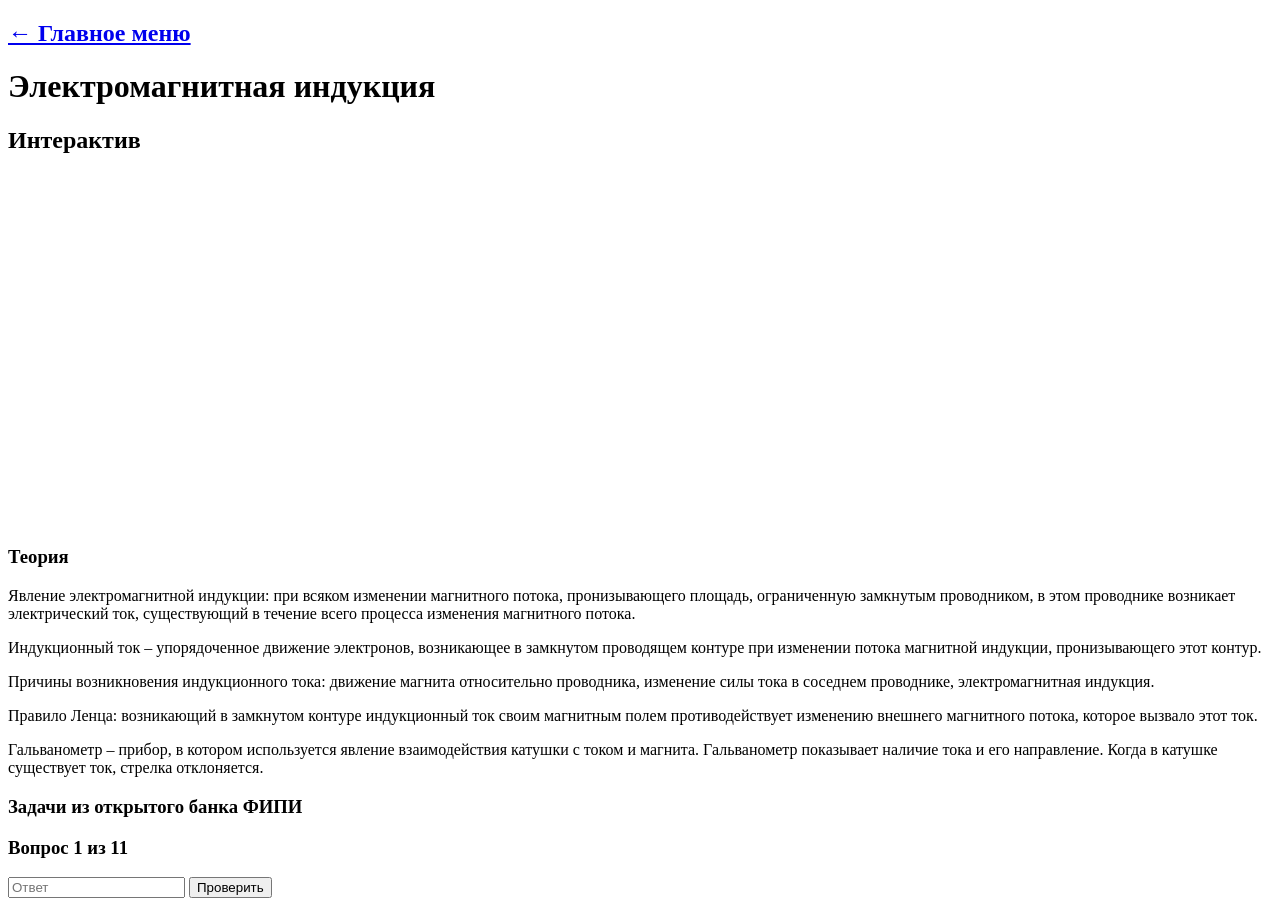
==== IntInd.html @ 021108ec "Add files via upload" ====
<!DOCTYPE html>
<html lang="ru">

<head>
    <meta charset="UTF-8">
    <meta name="viewport" content="width=device-width, initial-scale=1.0">
    <title>Контейнеры: верхний и два нижних</title>
    <link rel="stylesheet" href="static/styles/stINT.css">
</head>

<body>
    <div class="meny">
        <a href="index.html">
            <h2>← Главное меню</h2>
        </a>
    </div>

    <h1>Электромагнитная индукция</h1>

    <div class="container-wrapper">
        <div class="top-container">
            <h2>Интерактив</h2>
            <div class="sim-layout">
                <div class="sim-main">
                    <div class="simulation-container">
                        <canvas id="electry-canvas" width="700" height="350"></canvas>
                        <div class="sim-controls">
                            <div class="control-group">
                            </div>
                        </div>
                    </div>
                </div>
            </div>
        </div>


        <div class="bottom-row">
            <div class="bottom-container left-container">
                <h3>Теория</h3>
                <div class="teoryContainer">
                    <p>Явление электромагнитной индукции: при всяком изменении магнитного потока, пронизывающего
                        площадь,
                        ограниченную замкнутым проводником, в этом проводнике возникает электрический ток, существующий
                        в
                        течение всего процесса изменения магнитного потока.</p>
                    <p>Индукционный ток – упорядоченное движение электронов, возникающее в замкнутом проводящем контуре
                        при
                        изменении потока магнитной индукции, пронизывающего этот контур.</p>
                    <p>Причины возникновения индукционного тока: движение магнита относительно проводника, изменение
                        силы
                        тока в соседнем проводнике, электромагнитная индукция.</p>
                    <p>Правило Ленца: возникающий в замкнутом контуре индукционный ток своим магнитным полем
                        противодействует изменению внешнего магнитного потока, которое вызвало этот ток.</p>
                    <p>Гальванометр – прибор, в котором используется явление взаимодействия катушки с током и магнита.
                        Гальванометр показывает наличие тока и его направление. Когда в катушке существует ток, стрелка
                        отклоняется.</p>
                </div>
            </div>

            <div class="bottom-container right-container">
                <h3>Задачи из открытого банка ФИПИ</h3>
                <div id="taskContainer">

                    <script>
                        const tasks = [
                            { q: "", a: "" },
                            { q: "", a: "" },
                            { q: "", a: "" },
                            { q: "", a: "" },
                            { q: "", a: "" },
                            { q: "", a: "" },
                            { q: "", a: "" },
                            { q: "", a: "" },
                            { q: "", a: "" },
                            { q: "", a: "" },
                            { q: "", a: "" }
                        ];

                        let current = 0;

                        function showTask() {
                            const task = tasks[current];
                            const container = document.getElementById('taskContainer');

                            let html = `
            <h3 style="color: black; ">Вопрос ${current + 1} из ${tasks.length}</h3>
            <p style = "color: black;">${task.q}</p>
        `;

                            if (task.img) {
                                html += `<img src="${task.img}" width="400"  style="margin:15px 0;"><br>`;
                            }

                            html += `
            <input type="text" id="userAnswer" placeholder="Ответ">
            <button onclick="check()">Проверить</button>
            <div id="result" style="margin-top:10px;"></div>
        `;

                            container.innerHTML = html;
                        }

                        function check() {
                            const answer = document.getElementById('userAnswer').value.toLowerCase().trim();
                            const result = document.getElementById('result');

                            if (answer === tasks[current].a.toLowerCase()) {
                                result.innerHTML = "<span style='color:green'>Верно!</span>";
                                setTimeout(() => {
                                    current++;
                                    if (current < tasks.length) {
                                        showTask();
                                    } else {
                                        document.getElementById('taskContainer').innerHTML =
                                            "<h2>Тест завершен!</h2>";
                                    }
                                }, 1000);
                            } else {
                                result.innerHTML = "<span style='color:red'> Неверно, попробуйте еще раз</span>";
                            }
                        }

                        // Запускаем
                        showTask();
                    </script>
                </div>
            </div>
        </div>
    </div>
</body>

</html>
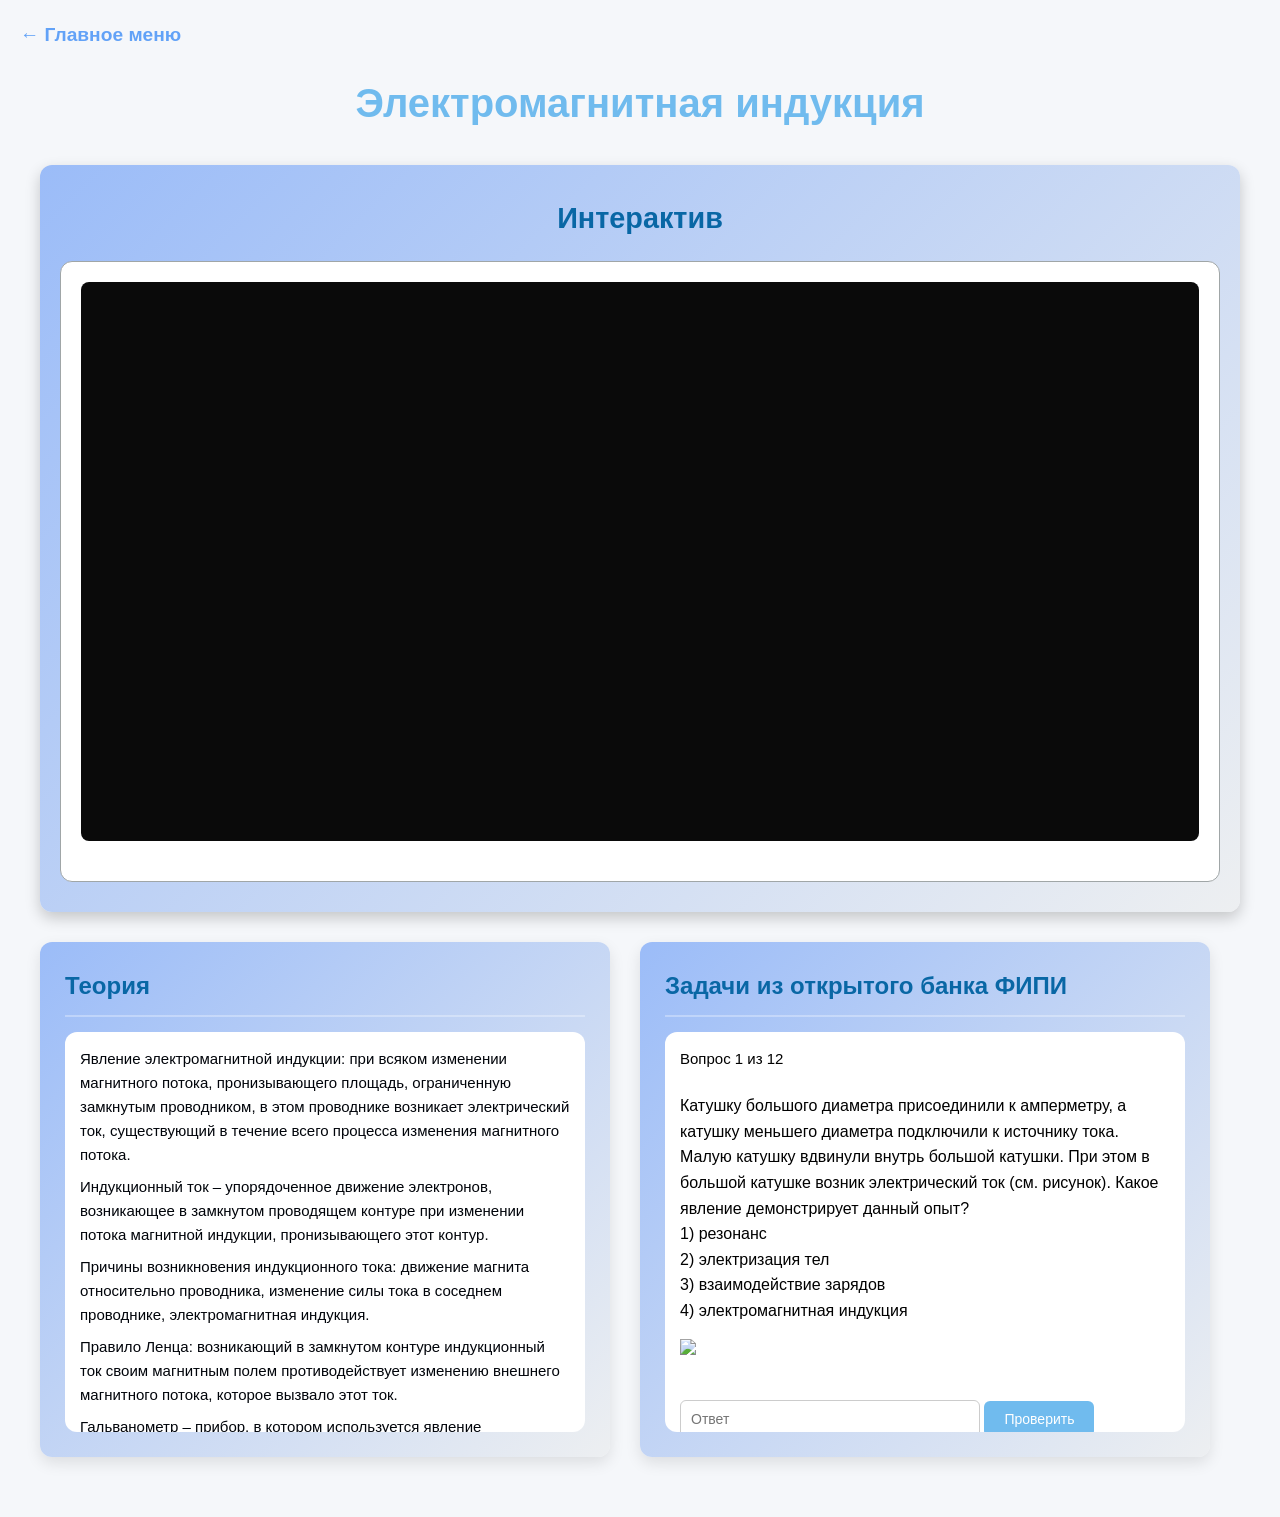
==== commit 5d28e09e: "Update IntInd.html" ====
--- a/IntInd.html
+++ b/IntInd.html
@@ -1,132 +1,133 @@
-<!DOCTYPE html>
-<html lang="ru">
-
-<head>
-    <meta charset="UTF-8">
-    <meta name="viewport" content="width=device-width, initial-scale=1.0">
-    <title>Контейнеры: верхний и два нижних</title>
-    <link rel="stylesheet" href="static/styles/stINT.css">
-</head>
-
-<body>
-    <div class="meny">
-        <a href="index.html">
-            <h2>← Главное меню</h2>
-        </a>
-    </div>
-
-    <h1>Электромагнитная индукция</h1>
-
-    <div class="container-wrapper">
-        <div class="top-container">
-            <h2>Интерактив</h2>
-            <div class="sim-layout">
-                <div class="sim-main">
-                    <div class="simulation-container">
-                        <canvas id="electry-canvas" width="700" height="350"></canvas>
-                        <div class="sim-controls">
-                            <div class="control-group">
-                            </div>
-                        </div>
-                    </div>
-                </div>
-            </div>
-        </div>
-
-
-        <div class="bottom-row">
-            <div class="bottom-container left-container">
-                <h3>Теория</h3>
-                <div class="teoryContainer">
-                    <p>Явление электромагнитной индукции: при всяком изменении магнитного потока, пронизывающего
-                        площадь,
-                        ограниченную замкнутым проводником, в этом проводнике возникает электрический ток, существующий
-                        в
-                        течение всего процесса изменения магнитного потока.</p>
-                    <p>Индукционный ток – упорядоченное движение электронов, возникающее в замкнутом проводящем контуре
-                        при
-                        изменении потока магнитной индукции, пронизывающего этот контур.</p>
-                    <p>Причины возникновения индукционного тока: движение магнита относительно проводника, изменение
-                        силы
-                        тока в соседнем проводнике, электромагнитная индукция.</p>
-                    <p>Правило Ленца: возникающий в замкнутом контуре индукционный ток своим магнитным полем
-                        противодействует изменению внешнего магнитного потока, которое вызвало этот ток.</p>
-                    <p>Гальванометр – прибор, в котором используется явление взаимодействия катушки с током и магнита.
-                        Гальванометр показывает наличие тока и его направление. Когда в катушке существует ток, стрелка
-                        отклоняется.</p>
-                </div>
-            </div>
-
-            <div class="bottom-container right-container">
-                <h3>Задачи из открытого банка ФИПИ</h3>
-                <div id="taskContainer">
-
-                    <script>
-                        const tasks = [
-                            { q: "", a: "" },
-                            { q: "", a: "" },
-                            { q: "", a: "" },
-                            { q: "", a: "" },
-                            { q: "", a: "" },
-                            { q: "", a: "" },
-                            { q: "", a: "" },
-                            { q: "", a: "" },
-                            { q: "", a: "" },
-                            { q: "", a: "" },
-                            { q: "", a: "" }
-                        ];
-
-                        let current = 0;
-
-                        function showTask() {
-                            const task = tasks[current];
-                            const container = document.getElementById('taskContainer');
-
-                            let html = `
-            <h3 style="color: black; ">Вопрос ${current + 1} из ${tasks.length}</h3>
-            <p style = "color: black;">${task.q}</p>
-        `;
-
-                            if (task.img) {
-                                html += `<img src="${task.img}" width="400"  style="margin:15px 0;"><br>`;
-                            }
-
-                            html += `
-            <input type="text" id="userAnswer" placeholder="Ответ">
-            <button onclick="check()">Проверить</button>
-            <div id="result" style="margin-top:10px;"></div>
-        `;
-
-                            container.innerHTML = html;
-                        }
-
-                        function check() {
-                            const answer = document.getElementById('userAnswer').value.toLowerCase().trim();
-                            const result = document.getElementById('result');
-
-                            if (answer === tasks[current].a.toLowerCase()) {
-                                result.innerHTML = "<span style='color:green'>Верно!</span>";
-                                setTimeout(() => {
-                                    current++;
-                                    if (current < tasks.length) {
-                                        showTask();
-                                    } else {
-                                        document.getElementById('taskContainer').innerHTML =
-                                            "<h2>Тест завершен!</h2>";
-                                    }
-                                }, 1000);
-                            } else {
-                                result.innerHTML = "<span style='color:red'> Неверно, попробуйте еще раз</span>";
-                            }
-                        }
-
-                        // Запускаем
-                        showTask();
-                    </script>
-                </div>
-            </div>
-        </div>
-    </div>
-</body>
-
-</html>+<!DOCTYPE html>
+<html lang="ru">
+
+<head>
+    <meta charset="UTF-8">
+    <meta name="viewport" content="width=device-width, initial-scale=1.0">
+    <title>Контейнеры: верхний и два нижних</title>
+    <link rel="stylesheet" href="static/styles/stINT.css">
+</head>
+
+<body>
+    <div class="meny">
+        <a href="index.html">
+            <h2>← Главное меню</h2>
+        </a>
+    </div>
+
+    <h1>Электромагнитная индукция</h1>
+
+    <div class="container-wrapper">
+        <div class="top-container">
+            <h2>Интерактив</h2>
+            <div class="sim-layout">
+                <div class="sim-main">
+                    <div class="simulation-container">
+                        <canvas id="electry-canvas" width="700" height="350"></canvas>
+                        <div class="sim-controls">
+                            <div class="control-group">
+                            </div>
+                        </div>
+                    </div>
+                </div>
+            </div>
+        </div>
+
+
+        <div class="bottom-row">
+            <div class="bottom-container left-container">
+                <h3>Теория</h3>
+                <div class="teoryContainer">
+                    <p>Явление электромагнитной индукции: при всяком изменении магнитного потока, пронизывающего
+                        площадь,
+                        ограниченную замкнутым проводником, в этом проводнике возникает электрический ток, существующий
+                        в
+                        течение всего процесса изменения магнитного потока.</p>
+                    <p>Индукционный ток – упорядоченное движение электронов, возникающее в замкнутом проводящем контуре
+                        при
+                        изменении потока магнитной индукции, пронизывающего этот контур.</p>
+                    <p>Причины возникновения индукционного тока: движение магнита относительно проводника, изменение
+                        силы
+                        тока в соседнем проводнике, электромагнитная индукция.</p>
+                    <p>Правило Ленца: возникающий в замкнутом контуре индукционный ток своим магнитным полем
+                        противодействует изменению внешнего магнитного потока, которое вызвало этот ток.</p>
+                    <p>Гальванометр – прибор, в котором используется явление взаимодействия катушки с током и магнита.
+                        Гальванометр показывает наличие тока и его направление. Когда в катушке существует ток, стрелка
+                        отклоняется.</p>
+                </div>
+            </div>
+
+            <div class="bottom-container right-container">
+                <h3>Задачи из открытого банка ФИПИ</h3>
+                <div id="taskContainer">
+
+                    <script>
+                        const tasks = [
+                            { q: "Катушку большого диаметра присоединили к амперметру, а катушку меньшего диаметра подключили к источнику тока. Малую катушку вдвинули внутрь большой катушки. При этом в большой катушке возник электрический ток (см. рисунок). Какое явление демонстрирует данный опыт?<span style='display:block'>1) резонанс</span><span style='display:block'>2) электризация тел</span><span style='display:block'>3) взаимодействие зарядов</span><span style='display:block'>4) электромагнитная индукция</span>", a: "4", img: 'static/images/задача1IND.jpg' },
+                            { q: "", a: "" },
+                            { q: "", a: "" },
+                            { q: "", a: "" },
+                            { q: "", a: "" },
+                            { q: "", a: "" },
+                            { q: "", a: "" },
+                            { q: "", a: "" },
+                            { q: "", a: "" },
+                            { q: "", a: "" },
+                            { q: "", a: "" },
+                            { q: "", a: "" }
+                        ];
+
+                        let current = 0;
+
+                        function showTask() {
+                            const task = tasks[current];
+                            const container = document.getElementById('taskContainer');
+
+                            let html = `
+            <h3 style="color: black; ">Вопрос ${current + 1} из ${tasks.length}</h3>
+            <p style = "color: black;">${task.q}</p>
+        `;
+
+                            if (task.img) {
+                                html += `<img src="${task.img}" width="400"  style="margin:15px 0;"><br>`;
+                            }
+
+                            html += `
+            <input type="text" id="userAnswer" placeholder="Ответ">
+            <button onclick="check()">Проверить</button>
+            <div id="result" style="margin-top:10px;"></div>
+        `;
+
+                            container.innerHTML = html;
+                        }
+
+                        function check() {
+                            const answer = document.getElementById('userAnswer').value.toLowerCase().trim();
+                            const result = document.getElementById('result');
+
+                            if (answer === tasks[current].a.toLowerCase()) {
+                                result.innerHTML = "<span style='color:green'>Верно!</span>";
+                                setTimeout(() => {
+                                    current++;
+                                    if (current < tasks.length) {
+                                        showTask();
+                                    } else {
+                                        document.getElementById('taskContainer').innerHTML =
+                                            "<h2>Тест завершен!</h2>";
+                                    }
+                                }, 1000);
+                            } else {
+                                result.innerHTML = "<span style='color:red'> Неверно, попробуйте еще раз</span>";
+                            }
+                        }
+
+                        // Запускаем
+                        showTask();
+                    </script>
+                </div>
+            </div>
+        </div>
+    </div>
+</body>
+
+</html>
--- a/static/styles/stINT.css
+++ b/static/styles/stINT.css
@@ -0,0 +1,1072 @@
+/* =============================================
+   КРОССБРАУЗЕРНАЯ СОВМЕСТИМОСТЬ
+   Поддержка: Chrome, Firefox, Safari, Edge, Opera, IE11
+   ============================================= */
+
+* {
+    margin: 0;
+    padding: 0;
+    -webkit-box-sizing: border-box;
+    -moz-box-sizing: border-box;
+    box-sizing: border-box;
+    font-family: 'Segoe UI', Tahoma, Geneva, Verdana, sans-serif;
+}
+
+html {
+    -webkit-text-size-adjust: 100%;
+    -ms-text-size-adjust: 100%;
+}
+
+body {
+    background-color: #f5f7fa;
+    color: #333;
+    line-height: 1.6;
+    padding: 20px;
+}
+
+h1 {
+    text-align: center;
+    color: #70bbee;
+    margin-bottom: 30px;
+    font-size: 2.5rem;
+}
+
+.container-wrapper {
+    max-width: 1200px;
+    margin: 0 auto;
+}
+
+/* Меню назад */
+.meny {
+    margin-bottom: 20px;
+}
+
+.meny a {
+    text-decoration: none;
+    color: #62a2f7;
+    -webkit-transition: color 0.3s;
+    -moz-transition: color 0.3s;
+    -o-transition: color 0.3s;
+    transition: color 0.3s;
+}
+
+.meny a:hover {
+    color: #1a5cb0;
+}
+
+.meny h2 {
+    font-size: 1.2rem;
+}
+
+/* Верхний контейнер с интерактивом */
+.top-container {
+    width: 100%;
+    background: #9bbcf8;
+    background: -webkit-linear-gradient(315deg, #9bbcf8 0%, #edeff1 100%);
+    background: -moz-linear-gradient(315deg, #9bbcf8 0%, #edeff1 100%);
+    background: -o-linear-gradient(315deg, #9bbcf8 0%, #edeff1 100%);
+    background: linear-gradient(135deg, #9bbcf8 0%, #edeff1 100%);
+    color: #0967a5;
+    padding: 30px 20px;
+    -webkit-border-radius: 12px;
+    -moz-border-radius: 12px;
+    border-radius: 12px;
+    -webkit-box-shadow: 0 6px 15px rgba(0, 0, 0, 0.2);
+    -moz-box-shadow: 0 6px 15px rgba(0, 0, 0, 0.2);
+    box-shadow: 0 6px 15px rgba(0, 0, 0, 0.2);
+    margin-bottom: 30px;
+}
+
+.top-container h2 {
+    font-size: 1.8rem;
+    margin-bottom: 20px;
+    text-align: center;
+}
+
+/* Нижний ряд - теория и задачи */
+.bottom-row {
+    display: -webkit-box;
+    display: -webkit-flex;
+    display: -moz-box;
+    display: -ms-flexbox;
+    display: flex;
+    gap: 30px;
+    margin-bottom: 40px;
+}
+
+.bottom-container {
+    -webkit-box-flex: 1;
+    -webkit-flex: 1;
+    -moz-box-flex: 1;
+    -ms-flex: 1;
+    flex: 1;
+    background: #9bbcf8;
+    background: -webkit-linear-gradient(315deg, #9bbcf8 0%, #edeff1 100%);
+    background: -moz-linear-gradient(315deg, #9bbcf8 0%, #edeff1 100%);
+    background: -o-linear-gradient(315deg, #9bbcf8 0%, #edeff1 100%);
+    background: linear-gradient(135deg, #9bbcf8 0%, #edeff1 100%);
+    -webkit-border-radius: 12px;
+    -moz-border-radius: 12px;
+    border-radius: 12px;
+    padding: 25px;
+    -webkit-box-shadow: 0 6px 15px rgba(0, 0, 0, 0.1);
+    -moz-box-shadow: 0 6px 15px rgba(0, 0, 0, 0.1);
+    box-shadow: 0 6px 15px rgba(0, 0, 0, 0.1);
+    color: #0967a5;
+}
+
+.bottom-container h3 {
+    font-size: 1.5rem;
+    margin-bottom: 15px;
+    border-bottom: 2px solid rgba(255, 255, 255, 0.3);
+    padding-bottom: 10px;
+}
+
+/* Контейнеры для теории и задач */
+.teoryContainer,
+#taskContainer {
+    background-color: #ffffff;
+    padding: 15px;
+    -webkit-border-radius: 12px;
+    -moz-border-radius: 12px;
+    border-radius: 12px;
+    max-height: 400px;
+    overflow-y: auto;
+    -webkit-overflow-scrolling: touch;
+}
+
+.teoryContainer p {
+    color: #00040a;
+    margin-bottom: 8px;
+    font-size: 15px;
+    line-height: 1.6;
+}
+
+#taskContainer h3 {
+    color: rgb(0, 14, 14);
+    font-size: 15px;
+    font-weight: normal;
+    margin-bottom: 10px;
+}
+
+#taskContainer p {
+    color: black;
+    margin-bottom: 10px;
+}
+
+#taskContainer img {
+    max-width: 100%;
+    height: auto;
+    display: block;
+    margin: 10px 0;
+}
+
+#taskContainer input[type="text"] {
+    width: 100%;
+    max-width: 300px;
+    padding: 10px;
+    margin: 5px 0;
+    font-size: 14px;
+    border: 1px solid #ccc;
+    -webkit-border-radius: 6px;
+    -moz-border-radius: 6px;
+    border-radius: 6px;
+    -webkit-appearance: none;
+    -moz-appearance: none;
+    appearance: none;
+}
+
+#taskContainer button {
+    padding: 10px 20px;
+    margin: 5px 0;
+    font-size: 14px;
+    background-color: #70bbee;
+    color: white;
+    border: none;
+    -webkit-border-radius: 6px;
+    -moz-border-radius: 6px;
+    border-radius: 6px;
+    cursor: pointer;
+    -webkit-transition: background-color 0.3s;
+    -moz-transition: background-color 0.3s;
+    -o-transition: background-color 0.3s;
+    transition: background-color 0.3s;
+}
+
+#taskContainer button:hover {
+    background-color: #5aa3d6;
+}
+
+/* Контейнер симуляции */
+.simulation-container {
+    background: #ffffff;
+    -webkit-border-radius: 12px;
+    -moz-border-radius: 12px;
+    border-radius: 12px;
+    padding: 20px;
+    border: 1px solid #a0a6a7;
+}
+
+.simulation-container canvas {
+    display: block;
+    width: 100%;
+    max-width: 100%;
+    height: auto;
+    background: #0a0a0a;
+    -webkit-border-radius: 8px;
+    -moz-border-radius: 8px;
+    border-radius: 8px;
+    margin-bottom: 20px;
+}
+
+/* Панель управления */
+.sim-controls {
+    display: -webkit-box;
+    display: -webkit-flex;
+    display: -moz-box;
+    display: -ms-flexbox;
+    display: flex;
+    -webkit-flex-wrap: wrap;
+    -ms-flex-wrap: wrap;
+    flex-wrap: wrap;
+    display: -ms-grid;
+    display: grid;
+    -ms-grid-columns: 1fr 15px 1fr;
+    grid-template-columns: repeat(auto-fit, minmax(200px, 1fr));
+    gap: 15px;
+}
+
+.control-group {
+    display: -webkit-box;
+    display: -webkit-flex;
+    display: -moz-box;
+    display: -ms-flexbox;
+    display: flex;
+    -webkit-box-orient: vertical;
+    -webkit-box-direction: normal;
+    -webkit-flex-direction: column;
+    -moz-box-orient: vertical;
+    -moz-box-direction: normal;
+    -ms-flex-direction: column;
+    flex-direction: column;
+    gap: 8px;
+}
+
+.control-group label {
+    font-size: 14px;
+    color: #333;
+    font-weight: 600;
+}
+
+/* Ползунки - кроссбраузерные стили */
+.control-group input[type="range"] {
+    width: 100%;
+    height: 6px;
+    background: #1b4580;
+    -webkit-border-radius: 3px;
+    -moz-border-radius: 3px;
+    border-radius: 3px;
+    outline: none;
+    -webkit-appearance: none;
+    -moz-appearance: none;
+    appearance: none;
+    cursor: pointer;
+}
+
+/* Chrome, Safari, Opera */
+.control-group input[type="range"]::-webkit-slider-thumb {
+    -webkit-appearance: none;
+    appearance: none;
+    width: 20px;
+    height: 20px;
+    background: #6995f5;
+    -webkit-border-radius: 50%;
+    border-radius: 50%;
+    cursor: pointer;
+}
+
+/* Firefox */
+.control-group input[type="range"]::-moz-range-thumb {
+    width: 20px;
+    height: 20px;
+    background: #6995f5;
+    -moz-border-radius: 50%;
+    border-radius: 50%;
+    cursor: pointer;
+    border: none;
+}
+
+/* IE/Edge */
+.control-group input[type="range"]::-ms-thumb {
+    width: 20px;
+    height: 20px;
+    background: #6995f5;
+    border-radius: 50%;
+    cursor: pointer;
+    border: none;
+}
+
+.control-group input[type="range"]::-ms-track {
+    width: 100%;
+    height: 6px;
+    background: transparent;
+    border-color: transparent;
+    color: transparent;
+}
+
+.control-group input[type="range"]::-ms-fill-lower {
+    background: #1b4580;
+    border-radius: 3px;
+}
+
+.control-group input[type="range"]::-ms-fill-upper {
+    background: #1b4580;
+    border-radius: 3px;
+}
+
+.control-group span {
+    font-family: 'Courier New', monospace;
+    color: #000;
+    font-weight: 600;
+    font-size: 14px;
+}
+
+.control-group select {
+    width: 100%;
+    padding: 10px;
+    background: #1b4580;
+    border: 1px solid #a0a6a7;
+    color: #f1f5f9;
+    -webkit-border-radius: 8px;
+    -moz-border-radius: 8px;
+    border-radius: 8px;
+    font-size: 14px;
+    cursor: pointer;
+    -webkit-appearance: none;
+    -moz-appearance: none;
+    appearance: none;
+}
+
+.control-group select:focus {
+    outline: none;
+    border-color: #6995f5;
+}
+
+/* Checkbox группа */
+.checkbox-group {
+    display: -webkit-box;
+    display: -webkit-flex;
+    display: -moz-box;
+    display: -ms-flexbox;
+    display: flex;
+    -webkit-box-orient: vertical;
+    -webkit-box-direction: normal;
+    -webkit-flex-direction: column;
+    -moz-box-orient: vertical;
+    -moz-box-direction: normal;
+    -ms-flex-direction: column;
+    flex-direction: column;
+    gap: 8px;
+}
+
+.checkbox-group label {
+    display: -webkit-box;
+    display: -webkit-flex;
+    display: -moz-box;
+    display: -ms-flexbox;
+    display: flex;
+    -webkit-box-align: center;
+    -webkit-align-items: center;
+    -moz-box-align: center;
+    -ms-flex-align: center;
+    align-items: center;
+    gap: 8px;
+    cursor: pointer;
+    font-size: 14px;
+    color: #333;
+}
+
+.checkbox-group input[type="checkbox"] {
+    width: 18px;
+    height: 18px;
+    cursor: pointer;
+}
+
+/* Кнопки */
+.sim-buttons {
+    display: -webkit-box;
+    display: -webkit-flex;
+    display: -moz-box;
+    display: -ms-flexbox;
+    display: flex;
+    gap: 10px;
+    -ms-grid-column: 1;
+    -ms-grid-column-span: 3;
+    grid-column: 1 / -1;
+    margin-top: 10px;
+    -webkit-flex-wrap: wrap;
+    -ms-flex-wrap: wrap;
+    flex-wrap: wrap;
+}
+
+.btn-start,
+.btn-reset {
+    padding: 12px 25px;
+    border: none;
+    -webkit-border-radius: 8px;
+    -moz-border-radius: 8px;
+    border-radius: 8px;
+    font-size: 14px;
+    font-weight: 700;
+    cursor: pointer;
+    -webkit-transition: all 0.2s;
+    -moz-transition: all 0.2s;
+    -o-transition: all 0.2s;
+    transition: all 0.2s;
+    -webkit-box-flex: 1;
+    -webkit-flex: 1;
+    -moz-box-flex: 1;
+    -ms-flex: 1;
+    flex: 1;
+    min-width: 120px;
+}
+
+.btn-start {
+    background: #10b981;
+    color: white;
+}
+
+.btn-start:hover {
+    background: #059669;
+}
+
+.btn-reset {
+    background: #1b4580;
+    color: #f1f5f9;
+}
+
+.btn-reset:hover {
+    background: #475569;
+}
+
+/* Панель результатов */
+.results-panel,
+.lens-results,
+.refraction-results {
+    background: #ffffff;
+    -webkit-border-radius: 12px;
+    -moz-border-radius: 12px;
+    border-radius: 12px;
+    padding: 20px;
+    border: 1px solid #a0a6a7;
+    margin-top: 20px;
+}
+
+.results-panel h4,
+.lens-results h4,
+.refraction-results h4 {
+    font-size: 16px;
+    margin-bottom: 15px;
+    color: #333;
+    font-weight: 700;
+}
+
+.result-row {
+    display: -webkit-box;
+    display: -webkit-flex;
+    display: -moz-box;
+    display: -ms-flexbox;
+    display: flex;
+    -webkit-box-pack: justify;
+    -webkit-justify-content: space-between;
+    -moz-box-pack: justify;
+    -ms-flex-pack: justify;
+    justify-content: space-between;
+    padding: 8px 0;
+    border-bottom: 1px solid #e0e0e0;
+    -webkit-flex-wrap: wrap;
+    -ms-flex-wrap: wrap;
+    flex-wrap: wrap;
+    gap: 5px;
+}
+
+.result-row:last-child {
+    border-bottom: none;
+}
+
+.result-row span:first-child {
+    color: #333;
+}
+
+.result-row span:last-child {
+    font-family: 'Courier New', monospace;
+    color: #000;
+    font-weight: 600;
+}
+
+.result-grid {
+    display: -webkit-box;
+    display: -webkit-flex;
+    display: -moz-box;
+    display: -ms-flexbox;
+    display: flex;
+    -webkit-flex-wrap: wrap;
+    -ms-flex-wrap: wrap;
+    flex-wrap: wrap;
+    display: -ms-grid;
+    display: grid;
+    -ms-grid-columns: 1fr 15px 1fr;
+    grid-template-columns: repeat(2, 1fr);
+    gap: 15px;
+}
+
+.result-item {
+    display: -webkit-box;
+    display: -webkit-flex;
+    display: -moz-box;
+    display: -ms-flexbox;
+    display: flex;
+    -webkit-box-orient: vertical;
+    -webkit-box-direction: normal;
+    -webkit-flex-direction: column;
+    -moz-box-orient: vertical;
+    -moz-box-direction: normal;
+    -ms-flex-direction: column;
+    flex-direction: column;
+    gap: 5px;
+}
+
+.result-label {
+    font-size: 14px;
+    color: #666;
+}
+
+.result-value {
+    font-family: 'Courier New', monospace;
+    color: #000;
+    font-size: 16px;
+    font-weight: 600;
+}
+
+.total-reflection-warning {
+    margin-top: 15px;
+    padding: 15px;
+    background: #fef3c7;
+    -webkit-border-radius: 8px;
+    -moz-border-radius: 8px;
+    border-radius: 8px;
+    color: #92400e;
+    font-weight: 600;
+    text-align: center;
+}
+
+/* Energy bars */
+.energy-bars {
+    background: #ffffff;
+    -webkit-border-radius: 12px;
+    -moz-border-radius: 12px;
+    border-radius: 12px;
+    border: 1px solid #a0a6a7;
+    padding: 20px;
+    display: -webkit-box;
+    display: -webkit-flex;
+    display: -moz-box;
+    display: -ms-flexbox;
+    display: flex;
+    gap: 20px;
+    margin-top: 20px;
+    -webkit-flex-wrap: wrap;
+    -ms-flex-wrap: wrap;
+    flex-wrap: wrap;
+}
+
+.energy-bar-container {
+    -webkit-box-flex: 1;
+    -webkit-flex: 1;
+    -moz-box-flex: 1;
+    -ms-flex: 1;
+    flex: 1;
+    min-width: 200px;
+    display: -webkit-box;
+    display: -webkit-flex;
+    display: -moz-box;
+    display: -ms-flexbox;
+    display: flex;
+    -webkit-box-align: center;
+    -webkit-align-items: center;
+    -moz-box-align: center;
+    -ms-flex-align: center;
+    align-items: center;
+    gap: 10px;
+}
+
+.energy-bar-label {
+    font-weight: 700;
+    min-width: 30px;
+    color: #333;
+}
+
+.energy-bar {
+    -webkit-box-flex: 1;
+    -webkit-flex: 1;
+    -moz-box-flex: 1;
+    -ms-flex: 1;
+    flex: 1;
+    height: 24px;
+    background: #1b4580;
+    -webkit-border-radius: 4px;
+    -moz-border-radius: 4px;
+    border-radius: 4px;
+    overflow: hidden;
+}
+
+.energy-bar-fill {
+    height: 100%;
+    -webkit-transition: width 0.1s;
+    -moz-transition: width 0.1s;
+    -o-transition: width 0.1s;
+    transition: width 0.1s;
+    -webkit-border-radius: 4px;
+    -moz-border-radius: 4px;
+    border-radius: 4px;
+}
+
+.energy-bar.potential .energy-bar-fill {
+    background: #3b82f6;
+    background: -webkit-linear-gradient(left, #3b82f6, #60a5fa);
+    background: -moz-linear-gradient(left, #3b82f6, #60a5fa);
+    background: -o-linear-gradient(left, #3b82f6, #60a5fa);
+    background: linear-gradient(90deg, #3b82f6, #60a5fa);
+}
+
+.energy-bar.kinetic .energy-bar-fill {
+    background: #ef4444;
+    background: -webkit-linear-gradient(left, #ef4444, #f87171);
+    background: -moz-linear-gradient(left, #ef4444, #f87171);
+    background: -o-linear-gradient(left, #ef4444, #f87171);
+    background: linear-gradient(90deg, #ef4444, #f87171);
+}
+
+.energy-bar.total .energy-bar-fill {
+    background: #10b981;
+    background: -webkit-linear-gradient(left, #10b981, #34d399);
+    background: -moz-linear-gradient(left, #10b981, #34d399);
+    background: -o-linear-gradient(left, #10b981, #34d399);
+    background: linear-gradient(90deg, #10b981, #34d399);
+}
+
+.energy-bars span {
+    font-family: 'Courier New', monospace;
+    font-size: 14px;
+    color: #333;
+    min-width: 60px;
+}
+
+/* =============================================
+   АДАПТИВНОСТЬ ДЛЯ ПЛАНШЕТОВ (1024px и меньше)
+   ============================================= */
+@media screen and (max-width: 1024px) {
+    body {
+        padding: 15px;
+    }
+    
+    h1 {
+        font-size: 2rem;
+    }
+    
+    .top-container {
+        padding: 25px 15px;
+    }
+    
+    .top-container h2 {
+        font-size: 1.5rem;
+    }
+    
+    .bottom-row {
+        gap: 20px;
+    }
+    
+    .bottom-container {
+        padding: 20px;
+    }
+    
+    .bottom-container h3 {
+        font-size: 1.3rem;
+    }
+}
+
+/* =============================================
+   АДАПТИВНОСТЬ ДЛЯ ПЛАНШЕТОВ (768px и меньше)
+   ============================================= */
+@media screen and (max-width: 768px) {
+    body {
+        padding: 12px;
+    }
+    
+    h1 {
+        font-size: 1.6rem;
+        margin-bottom: 20px;
+    }
+    
+    .meny h2 {
+        font-size: 1rem;
+    }
+    
+    /* Теория и задачи в колонку */
+    .bottom-row {
+        -webkit-box-orient: vertical;
+        -webkit-box-direction: normal;
+        -webkit-flex-direction: column;
+        -moz-box-orient: vertical;
+        -moz-box-direction: normal;
+        -ms-flex-direction: column;
+        flex-direction: column;
+        gap: 20px;
+    }
+    
+    .top-container,
+    .bottom-container {
+        padding: 20px 15px;
+    }
+    
+    .top-container h2 {
+        font-size: 1.4rem;
+    }
+    
+    .bottom-container h3 {
+        font-size: 1.2rem;
+    }
+    
+    /* Контролы в 2 колонки */
+    .sim-controls {
+        -ms-grid-columns: 1fr 12px 1fr;
+        grid-template-columns: repeat(2, 1fr);
+        gap: 12px;
+    }
+    
+    .simulation-container {
+        padding: 15px;
+    }
+    
+    /* Результаты в 1 колонку */
+    .result-grid {
+        -ms-grid-columns: 1fr;
+        grid-template-columns: 1fr;
+        gap: 10px;
+    }
+    
+    .teoryContainer,
+    #taskContainer {
+        padding: 12px;
+        max-height: 350px;
+    }
+    
+    .teoryContainer p {
+        font-size: 14px;
+    }
+}
+
+/* =============================================
+   АДАПТИВНОСТЬ ДЛЯ МОБИЛЬНЫХ (576px и меньше)
+   ============================================= */
+@media screen and (max-width: 576px) {
+    body {
+        padding: 10px;
+    }
+    
+    h1 {
+        font-size: 1.4rem;
+        margin-bottom: 15px;
+    }
+    
+    .meny h2 {
+        font-size: 0.9rem;
+    }
+    
+    .top-container,
+    .bottom-container {
+        padding: 15px 12px;
+        -webkit-border-radius: 10px;
+        -moz-border-radius: 10px;
+        border-radius: 10px;
+    }
+    
+    .top-container h2 {
+        font-size: 1.2rem;
+        margin-bottom: 15px;
+    }
+    
+    .bottom-container h3 {
+        font-size: 1.1rem;
+        margin-bottom: 12px;
+    }
+    
+    /* Контролы в 1 колонку */
+    .sim-controls {
+        -ms-grid-columns: 1fr;
+        grid-template-columns: 1fr;
+        gap: 15px;
+    }
+    
+    .simulation-container {
+        padding: 12px;
+    }
+    
+    /* Кнопки в колонку */
+    .sim-buttons {
+        -webkit-box-orient: vertical;
+        -webkit-box-direction: normal;
+        -webkit-flex-direction: column;
+        -moz-box-orient: vertical;
+        -moz-box-direction: normal;
+        -ms-flex-direction: column;
+        flex-direction: column;
+    }
+    
+    .btn-start,
+    .btn-reset {
+        width: 100%;
+        padding: 14px;
+    }
+    
+    /* Energy bars в колонку */
+    .energy-bars {
+        -webkit-box-orient: vertical;
+        -webkit-box-direction: normal;
+        -webkit-flex-direction: column;
+        -moz-box-orient: vertical;
+        -moz-box-direction: normal;
+        -ms-flex-direction: column;
+        flex-direction: column;
+        padding: 15px;
+        gap: 15px;
+    }
+    
+    .energy-bar-container {
+        min-width: 100%;
+    }
+    
+    /* Результаты */
+    .results-panel,
+    .lens-results,
+    .refraction-results {
+        padding: 15px;
+    }
+    
+    .result-row {
+        -webkit-box-orient: vertical;
+        -webkit-box-direction: normal;
+        -webkit-flex-direction: column;
+        -moz-box-orient: vertical;
+        -moz-box-direction: normal;
+        -ms-flex-direction: column;
+        flex-direction: column;
+        gap: 3px;
+        padding: 10px 0;
+    }
+    
+    .result-grid {
+        gap: 12px;
+    }
+    
+    /* Теория и задачи */
+    .teoryContainer,
+    #taskContainer {
+        padding: 10px;
+        max-height: 300px;
+    }
+    
+    .teoryContainer p {
+        font-size: 13px;
+        margin-bottom: 6px;
+    }
+    
+    #taskContainer input[type="text"] {
+        width: 100%;
+        max-width: 100%;
+    }
+    
+    #taskContainer button {
+        width: 100%;
+        padding: 12px;
+    }
+    
+    .control-group label {
+        font-size: 13px;
+    }
+    
+    .control-group select {
+        padding: 12px;
+        font-size: 13px;
+    }
+}
+
+/* =============================================
+   АДАПТИВНОСТЬ ДЛЯ МАЛЕНЬКИХ ЭКРАНОВ (400px и меньше)
+   ============================================= */
+@media screen and (max-width: 400px) {
+    body {
+        padding: 8px;
+    }
+    
+    h1 {
+        font-size: 1.2rem;
+        margin-bottom: 12px;
+    }
+    
+    .meny h2 {
+        font-size: 0.85rem;
+    }
+    
+    .top-container,
+    .bottom-container {
+        padding: 12px 10px;
+        -webkit-border-radius: 8px;
+        -moz-border-radius: 8px;
+        border-radius: 8px;
+    }
+    
+    .top-container h2 {
+        font-size: 1.1rem;
+    }
+    
+    .bottom-container h3 {
+        font-size: 1rem;
+    }
+    
+    .simulation-container {
+        padding: 10px;
+    }
+    
+    .btn-start,
+    .btn-reset {
+        padding: 12px;
+        font-size: 13px;
+    }
+    
+    .teoryContainer p {
+        font-size: 12px;
+    }
+    
+    #taskContainer h3 {
+        font-size: 13px;
+    }
+    
+    #taskContainer p {
+        font-size: 13px;
+    }
+    
+    .result-label {
+        font-size: 12px;
+    }
+    
+    .result-value {
+        font-size: 14px;
+    }
+    
+    .energy-bar-label {
+        font-size: 14px;
+    }
+    
+    .energy-bars span {
+        font-size: 12px;
+        min-width: 50px;
+    }
+}
+
+/* =============================================
+   ФИКС ДЛЯ CANVAS НА МОБИЛЬНЫХ
+   ============================================= */
+@media screen and (max-width: 768px) {
+    canvas {
+        max-width: 100% !important;
+        height: auto !important;
+    }
+}
+
+/* =============================================
+   ФИКСЫ ДЛЯ IE11
+   ============================================= */
+@media all and (-ms-high-contrast: none), (-ms-high-contrast: active) {
+    .bottom-row {
+        display: block;
+    }
+    
+    .bottom-container {
+        width: 48%;
+        float: left;
+        margin-right: 2%;
+        margin-bottom: 20px;
+    }
+    
+    .bottom-container:nth-child(2n) {
+        margin-right: 0;
+    }
+    
+    .sim-controls {
+        display: block;
+    }
+    
+    .control-group {
+        width: 48%;
+        float: left;
+        margin-right: 2%;
+        margin-bottom: 15px;
+    }
+    
+    .sim-buttons {
+        clear: both;
+        padding-top: 15px;
+    }
+    
+    .result-grid {
+        display: block;
+    }
+    
+    .result-item {
+        width: 48%;
+        float: left;
+        margin-right: 2%;
+        margin-bottom: 10px;
+    }
+    
+    .energy-bars {
+        display: block;
+    }
+    
+    .energy-bar-container {
+        margin-bottom: 15px;
+    }
+}
+
+@media all and (-ms-high-contrast: none) and (max-width: 768px), (-ms-high-contrast: active) and (max-width: 768px) {
+    .bottom-container {
+        width: 100%;
+        float: none;
+        margin-right: 0;
+    }
+    
+    .control-group {
+        width: 100%;
+        float: none;
+        margin-right: 0;
+    }
+    
+    .result-item {
+        width: 100%;
+        float: none;
+        margin-right: 0;
+    }
+}
+
+/* =============================================
+   CLEARFIX ДЛЯ IE
+   ============================================= */
+.bottom-row:after,
+.sim-controls:after,
+.result-grid:after,
+.energy-bars:after {
+    content: "";
+    display: table;
+    clear: both;
+}
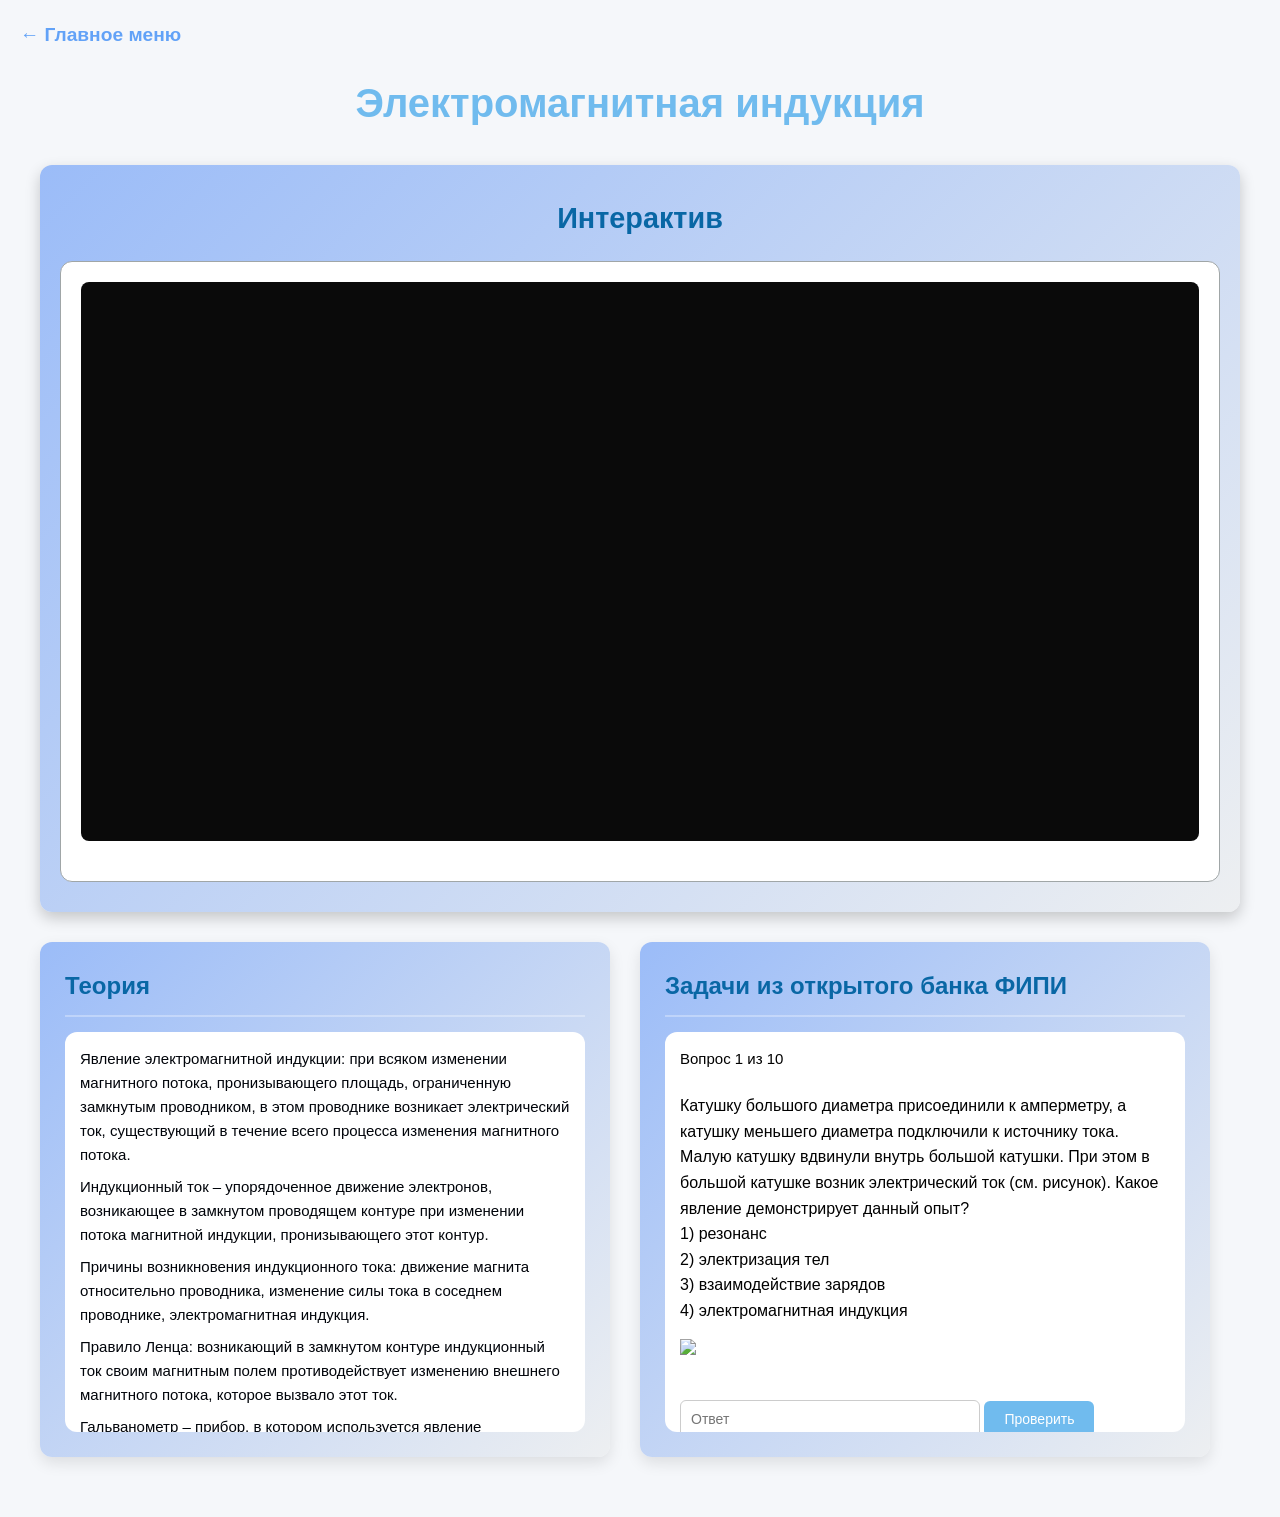
==== commit 693f8aef: "Update IntInd.html" ====
--- a/IntInd.html
+++ b/IntInd.html
@@ -64,17 +64,15 @@
                     <script>
                         const tasks = [
                             { q: "Катушку большого диаметра присоединили к амперметру, а катушку меньшего диаметра подключили к источнику тока. Малую катушку вдвинули внутрь большой катушки. При этом в большой катушке возник электрический ток (см. рисунок). Какое явление демонстрирует данный опыт?<span style='display:block'>1) резонанс</span><span style='display:block'>2) электризация тел</span><span style='display:block'>3) взаимодействие зарядов</span><span style='display:block'>4) электромагнитная индукция</span>", a: "4", img: 'static/images/задача1IND.jpg' },
-                            { q: "", a: "" },
-                            { q: "", a: "" },
-                            { q: "", a: "" },
-                            { q: "", a: "" },
-                            { q: "", a: "" },
-                            { q: "", a: "" },
-                            { q: "", a: "" },
-                            { q: "", a: "" },
-                            { q: "", a: "" },
-                            { q: "", a: "" },
-                            { q: "", a: "" }
+                            { q: "Прочитайте текст и вставьте на места пропусков слова (словосочетания) из приведённого списка.<span style='display:block'>К подвешенной на тонкой изолирующей нити незаряженной лёгкой гильзе из металлической фольги подносят положительно заряженную палочку. Гильза (А)__________ (см. рисунок).</span><span style='display:block'>Объясняется это явлением (Б)__________. Электрические заряды на гильзе (В)__________, причём на ближайшей к палочке стороне гильзы накапливается (Г)__________.</span><span style='display:block'>1) совершает колебания</span><span style='display:block'>2) притягивается к палочке</span><span style='display:block'>3) положительный заряд</span><span style='display:block'>4) отрицательный заряд</span><span style='display:block'>5) нейтрализуются</span><span style='display:block'>6) перераспределяются</span><span style='display:block'>7) электромагнитная индукция</span><span style='display:block'>8) электризация через влияние</span>Запишите в таблицу выбранные цифры под соответствующими буквами.", a: "2864", img: 'static/images/задача2IND.jpg' },
+                            { q: "Катушку присоединили к амперметру. При движении постоянного магнита внутрь катушки в ней возник электрический ток (см. рисунок). Какое явление демонстрирует данный опыт?<span style='display:block'>1) резонанс</span><span style='display:block'>2) электризация тел</span><span style='display:block'>3) взаимодействие зарядов</span><span style='display:block'>4) электромагнитная индукция</span>", a: "4", img: 'static/images/задача3IND.jpg' },
+                            { q: "Используя катушку, замкнутую на амперметр, и полосовой магнит, ученик изучал явление электромагнитной индукции. На рисунке представлены результаты опыта для случая внесения магнита в катушку (1), для случая покоящегося магнита (2) и для случая вынесения магнита из катушки (3).<span style='display:block'>Из предложенного перечня выберите два утверждения, соответствующих экспериментальным наблюдениям. Укажите их номера.</span><span style='display:block'>1) Величина индукционного тока зависит от геометрических размеров катушки.</span><span style='display:block'>2) Величина индукционного тока зависит от скорости изменения магнитного потока, пронизывающего катушку.</span><span style='display:block'>3) В постоянном магнитном поле индукционный ток в катушке не возникает.</span><span style='display:block'>4) Направление индукционного тока зависит от того, вносят магнит в катушку или выносят из неё.</span><span style='display:block'>5) Величина индукционного тока зависит от магнитных свойств магнита.</span>", a: "34", img: 'static/images/задача4IND.jpg' },
+                            { q: "Учитель на уроке, используя катушку, замкнутую на гальванометр, и полосовой магнит, последовательно провёл опыты по наблюдению явления электромагнитной индукции. Перемещение магнита и показания гальванометра представлены на рисунке.<span style='display:block'>Из предложенного перечня выберите два утверждения, соответствующих проведённым опытам. Укажите их номера.</span><span style='display:block'>1) Величина индукционного тока зависит от геометрических размеров катушки.</span><span style='display:block'>2) Величина индукционного тока зависит от скорости изменения магнитного потока, пронизывающего катушку.</span><span style='display:block'>3) В постоянном магнитном поле индукционный ток в катушке не возникает.</span><span style='display:block'>4) Направление индукционного тока зависит от того, вносят или выносят магнит из катушки.</span><span style='display:block'>5) Величина индукционного тока зависит от магнитных свойств магнита.</span>", a: "34", img: 'static/images/задача5IND.jpg' },
+                            { q: "Используя две катушки, одна из которых подсоединена к источнику тока, а другая замкнута на амперметр, ученик изучал явление электромагнитной индукции. На рис. 1 представлена схема эксперимента, а на рис. 2 — показания амперметра для момента замыкания цепи с катушкой 1 (1), для установившегося постоянного тока (2) и для момента размыкания цепи с катушкой 1 (3).<span style='display:block'>Из предложенного перечня выберите два утверждения, соответствующих экспериментальным наблюдениям. Укажите их номера.</span><span style='display:block'>1) В катушке 1 электрический ток протекает только в момент замыкания и размыкания цепи.</span><span style='display:block'>2) Направление индукционного тока зависит от скорости изменения магнитного потока, пронизывающего катушку 2.</span><span style='display:block'>3) При изменении магнитного поля, создаваемого катушкой 1, в катушке 2 возникает индукционный ток.</span><span style='display:block'>4) Направление индукционного тока в катушке 2 зависит от того, увеличивается или уменьшается электрический ток в катушке 1.</span><span style='display:block'>5) Величина индукционного тока зависит от магнитных свойств среды.</span>", a: "34", img: 'static/images/задача6IND.jpg' },
+                            { q: "Используя две катушки, одна из которых подсоединена к источнику тока, а другая замкнута на амперметр, ученик изучал явление электромагнитной индукции. На рис. 1 представлена схема эксперимента, а на рис. 2 — показания амперметра для момента замыкания (1), установившегося тока (2) и момента размыкания (3).<span style='display:block'>Из предложенного перечня выберите два утверждения, соответствующих экспериментальным наблюдениям. Укажите их номера.</span><span style='display:block'>1) В моменты размыкания и замыкания цепи в катушке 2 возникает индукционный ток.</span><span style='display:block'>2) Сила индукционного тока зависит от величины магнитного потока, пронизывающего катушку.</span><span style='display:block'>3) В постоянном магнитном поле сила индукционного тока в катушке 2 принимает максимальное значение.</span><span style='display:block'>4) Экспериментальная установка позволяет наблюдать возникновение индукционного тока в катушке 2.</span><span style='display:block'>5) Величина индукционного тока зависит от магнитных свойств среды.</span>", a: "14", img: 'static/images/задача6IND.jpg' },
+                            { q: "Учитель на уроке, используя катушку, замкнутую на гальванометр, и полосовой магнит (рис. 1), последовательно провёл опыты по наблюдению явления электромагнитной индукции. Условия проведения опытов и показания гальванометра представлены на рис. 2 и 3.<span style='display:block'>Выберите из предложенного перечня два утверждения, которые соответствуют результатам проведённых экспериментальных наблюдений. Укажите их номера.</span><span style='display:block'>1) Величина индукционного тока зависит от геометрических размеров катушки.</span><span style='display:block'>2) При изменении магнитного потока, пронизывающего катушку, в катушке возникает электрический (индукционный) ток.</span><span style='display:block'>3) Величина индукционного тока зависит от скорости изменения магнитного потока, пронизывающего катушку.</span><span style='display:block'>4) Направление индукционного тока зависит от того, увеличивается или уменьшается магнитный поток, пронизывающий катушку.</span><span style='display:block'>5) Направление индукционного тока зависит от направления магнитных линий, пронизывающих катушку.</span>", a: "24", img: 'static/images/задача8IND.png' },
+                            { q: "Учитель на уроке, используя катушку, замкнутую на гальванометр, и полосовой магнит, последовательно провёл опыты по наблюдению явления электромагнитной индукции. Движения магнита и показания гальванометра представлены на рисунке.<span style='display:block'>Из предложенного перечня выберите два утверждения, соответствующих проведённым опытам. Укажите их номера.</span><span style='display:block'>1) Величина индукционного тока зависит от геометрических размеров катушки.</span><span style='display:block'>2) При изменении магнитного потока, пронизывающего катушку, в катушке возникает электрический (индукционный) ток.</span><span style='display:block'>3) Величина индукционного тока зависит от скорости изменения магнитного потока, пронизывающего катушку.</span><span style='display:block'>4) Направление индукционного тока зависит от того, увеличивается или уменьшается магнитный поток, пронизывающий катушку.</span><span style='display:block'>5) Направление индукционного тока зависит от направления магнитных линий, пронизывающих катушку.</span>", a: "24", img: 'static/images/задача5IUR.jpg' },
+                            { q: "Учитель на уроке, используя катушку, замкнутую на гальванометр, и полосовой магнит (рис. 1), последовательно провёл опыты по наблюдению явления электромагнитной индукции. Условия проведения опытов и показания гальванометра представлены на рис. 2–3.<span style='display:block'>Выберите из предложенного перечня два утверждения, которые соответствуют результатам проведённых экспериментальных наблюдений. Укажите их номера.</span><span style='display:block'>1) Величина индукционного тока зависит от геометрических размеров катушки.</span><span style='display:block'>2) При изменении магнитного потока, пронизывающего катушку, в катушке возникает электрический (индукционный) ток.</span><span style='display:block'>3) Величина индукционного тока зависит от скорости изменения магнитного потока, пронизывающего катушку.</span><span style='display:block'>4) Направление индукционного тока зависит от того, увеличивается или уменьшается магнитный поток, пронизывающий катушку.</span><span style='display:block'>5) Направление индукционного тока зависит от направления магнитных линий, пронизывающих катушку.</span>", a: "23", img: 'static/images/задача10IND.PNG' }
                         ];
 
                         let current = 0;
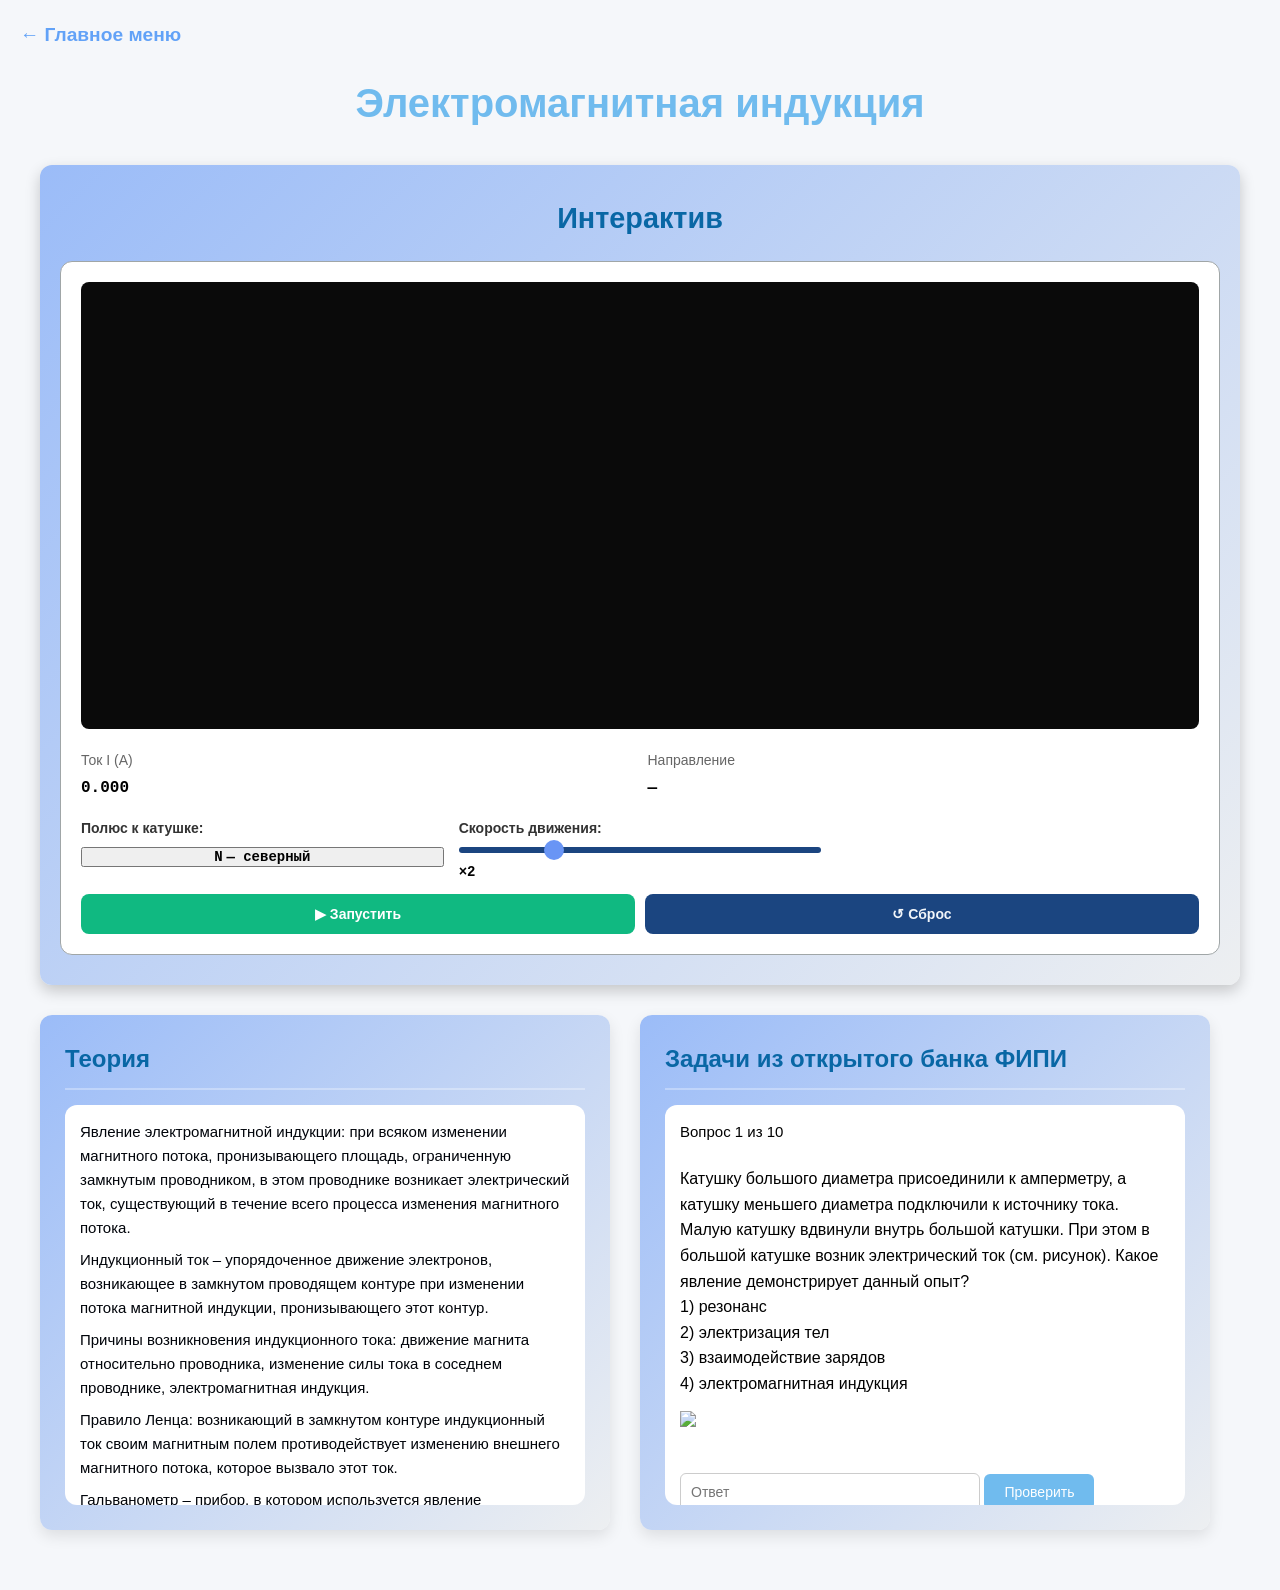
==== commit c1a85c88: "Update IntInd.html" ====
--- a/IntInd.html
+++ b/IntInd.html
@@ -17,22 +17,52 @@
 
     <h1>Электромагнитная индукция</h1>
 
-    <div class="container-wrapper">
+ <div class="container-wrapper">
         <div class="top-container">
             <h2>Интерактив</h2>
             <div class="sim-layout">
                 <div class="sim-main">
                     <div class="simulation-container">
-                        <canvas id="electry-canvas" width="700" height="350"></canvas>
-                        <div class="sim-controls">
-                            <div class="control-group">
+                        <canvas id="electry-canvas" width="500" height="200"></canvas>
+                        <div class="ind-panel">
+                            <div class="result-grid">
+                                <div class="result-item">
+                                    <div class="result-label">Ток I (А)</div>
+                                    <div class="result-value" id="vI">0.000</div>
+                                </div>
+                                <div class="result-item">
+                                    <div class="result-label">Направление</div>
+                                    <div class="result-value" id="vD">—</div>
+                                </div>
+                            </div>
+                            <div class="sim-controls">
+                                <div class="control-group">
+                                    <label>Полюс к катушке:</label>
+                                    <button class="btn-pole pole-n" id="poleBtn" onclick="flipPole()">
+                                        <span id="poleIcon">N</span>
+                                        <span id="poleTxt"> — северный</span>
+                                    </button>
+                                </div>
+                                <div class="control-group">
+                                    <label>Скорость движения:</label>
+                                    <input type="range" id="spdSlider" min="1" max="5" step=".5" value="2"
+                                        oninput="setSpd(this.value)">
+                                    <span id="spdVal">×2</span>
+                                </div>
+                            </div>
+                            <div class="sim-buttons">
+                                <button class="btn-start" id="launchBtn" onclick="toggleLaunch()">
+                                    ▶ Запустить
+                                </button>
+                                <button class="btn-reset" id="resetBtn" onclick="resetSim()">
+                                    ↺ Сброс
+                                </button>
                             </div>
                         </div>
                     </div>
                 </div>
             </div>
         </div>
-
 
         <div class="bottom-row">
             <div class="bottom-container left-container">
@@ -71,7 +101,7 @@
                             { q: "Используя две катушки, одна из которых подсоединена к источнику тока, а другая замкнута на амперметр, ученик изучал явление электромагнитной индукции. На рис. 1 представлена схема эксперимента, а на рис. 2 — показания амперметра для момента замыкания цепи с катушкой 1 (1), для установившегося постоянного тока (2) и для момента размыкания цепи с катушкой 1 (3).<span style='display:block'>Из предложенного перечня выберите два утверждения, соответствующих экспериментальным наблюдениям. Укажите их номера.</span><span style='display:block'>1) В катушке 1 электрический ток протекает только в момент замыкания и размыкания цепи.</span><span style='display:block'>2) Направление индукционного тока зависит от скорости изменения магнитного потока, пронизывающего катушку 2.</span><span style='display:block'>3) При изменении магнитного поля, создаваемого катушкой 1, в катушке 2 возникает индукционный ток.</span><span style='display:block'>4) Направление индукционного тока в катушке 2 зависит от того, увеличивается или уменьшается электрический ток в катушке 1.</span><span style='display:block'>5) Величина индукционного тока зависит от магнитных свойств среды.</span>", a: "34", img: 'static/images/задача6IND.jpg' },
                             { q: "Используя две катушки, одна из которых подсоединена к источнику тока, а другая замкнута на амперметр, ученик изучал явление электромагнитной индукции. На рис. 1 представлена схема эксперимента, а на рис. 2 — показания амперметра для момента замыкания (1), установившегося тока (2) и момента размыкания (3).<span style='display:block'>Из предложенного перечня выберите два утверждения, соответствующих экспериментальным наблюдениям. Укажите их номера.</span><span style='display:block'>1) В моменты размыкания и замыкания цепи в катушке 2 возникает индукционный ток.</span><span style='display:block'>2) Сила индукционного тока зависит от величины магнитного потока, пронизывающего катушку.</span><span style='display:block'>3) В постоянном магнитном поле сила индукционного тока в катушке 2 принимает максимальное значение.</span><span style='display:block'>4) Экспериментальная установка позволяет наблюдать возникновение индукционного тока в катушке 2.</span><span style='display:block'>5) Величина индукционного тока зависит от магнитных свойств среды.</span>", a: "14", img: 'static/images/задача6IND.jpg' },
                             { q: "Учитель на уроке, используя катушку, замкнутую на гальванометр, и полосовой магнит (рис. 1), последовательно провёл опыты по наблюдению явления электромагнитной индукции. Условия проведения опытов и показания гальванометра представлены на рис. 2 и 3.<span style='display:block'>Выберите из предложенного перечня два утверждения, которые соответствуют результатам проведённых экспериментальных наблюдений. Укажите их номера.</span><span style='display:block'>1) Величина индукционного тока зависит от геометрических размеров катушки.</span><span style='display:block'>2) При изменении магнитного потока, пронизывающего катушку, в катушке возникает электрический (индукционный) ток.</span><span style='display:block'>3) Величина индукционного тока зависит от скорости изменения магнитного потока, пронизывающего катушку.</span><span style='display:block'>4) Направление индукционного тока зависит от того, увеличивается или уменьшается магнитный поток, пронизывающий катушку.</span><span style='display:block'>5) Направление индукционного тока зависит от направления магнитных линий, пронизывающих катушку.</span>", a: "24", img: 'static/images/задача8IND.png' },
-                            { q: "Учитель на уроке, используя катушку, замкнутую на гальванометр, и полосовой магнит, последовательно провёл опыты по наблюдению явления электромагнитной индукции. Движения магнита и показания гальванометра представлены на рисунке.<span style='display:block'>Из предложенного перечня выберите два утверждения, соответствующих проведённым опытам. Укажите их номера.</span><span style='display:block'>1) Величина индукционного тока зависит от геометрических размеров катушки.</span><span style='display:block'>2) При изменении магнитного потока, пронизывающего катушку, в катушке возникает электрический (индукционный) ток.</span><span style='display:block'>3) Величина индукционного тока зависит от скорости изменения магнитного потока, пронизывающего катушку.</span><span style='display:block'>4) Направление индукционного тока зависит от того, увеличивается или уменьшается магнитный поток, пронизывающий катушку.</span><span style='display:block'>5) Направление индукционного тока зависит от направления магнитных линий, пронизывающих катушку.</span>", a: "24", img: 'static/images/задача5IUR.jpg' },
+                            { q: "Учитель на уроке, используя катушку, замкнутую на гальванометр, и полосовой магнит, последовательно провёл опыты по наблюдению явления электромагнитной индукции. Движения магнита и показания гальванометра представлены на рисунке.<span style='display:block'>Из предложенного перечня выберите два утверждения, соответствующих проведённым опытам. Укажите их номера.</span><span style='display:block'>1) Величина индукционного тока зависит от геометрических размеров катушки.</span><span style='display:block'>2) При изменении магнитного потока, пронизывающего катушку, в катушке возникает электрический (индукционный) ток.</span><span style='display:block'>3) Величина индукционного тока зависит от скорости изменения магнитного потока, пронизывающего катушку.</span><span style='display:block'>4) Направление индукционного тока зависит от того, увеличивается или уменьшается магнитный поток, пронизывающий катушку.</span><span style='display:block'>5) Направление индукционного тока зависит от направления магнитных линий, пронизывающих катушку.</span>", a: "24", img: 'static/images/задача5IND.jpg' },
                             { q: "Учитель на уроке, используя катушку, замкнутую на гальванометр, и полосовой магнит (рис. 1), последовательно провёл опыты по наблюдению явления электромагнитной индукции. Условия проведения опытов и показания гальванометра представлены на рис. 2–3.<span style='display:block'>Выберите из предложенного перечня два утверждения, которые соответствуют результатам проведённых экспериментальных наблюдений. Укажите их номера.</span><span style='display:block'>1) Величина индукционного тока зависит от геометрических размеров катушки.</span><span style='display:block'>2) При изменении магнитного потока, пронизывающего катушку, в катушке возникает электрический (индукционный) ток.</span><span style='display:block'>3) Величина индукционного тока зависит от скорости изменения магнитного потока, пронизывающего катушку.</span><span style='display:block'>4) Направление индукционного тока зависит от того, увеличивается или уменьшается магнитный поток, пронизывающий катушку.</span><span style='display:block'>5) Направление индукционного тока зависит от направления магнитных линий, пронизывающих катушку.</span>", a: "23", img: 'static/images/задача10IND.PNG' }
                         ];
 
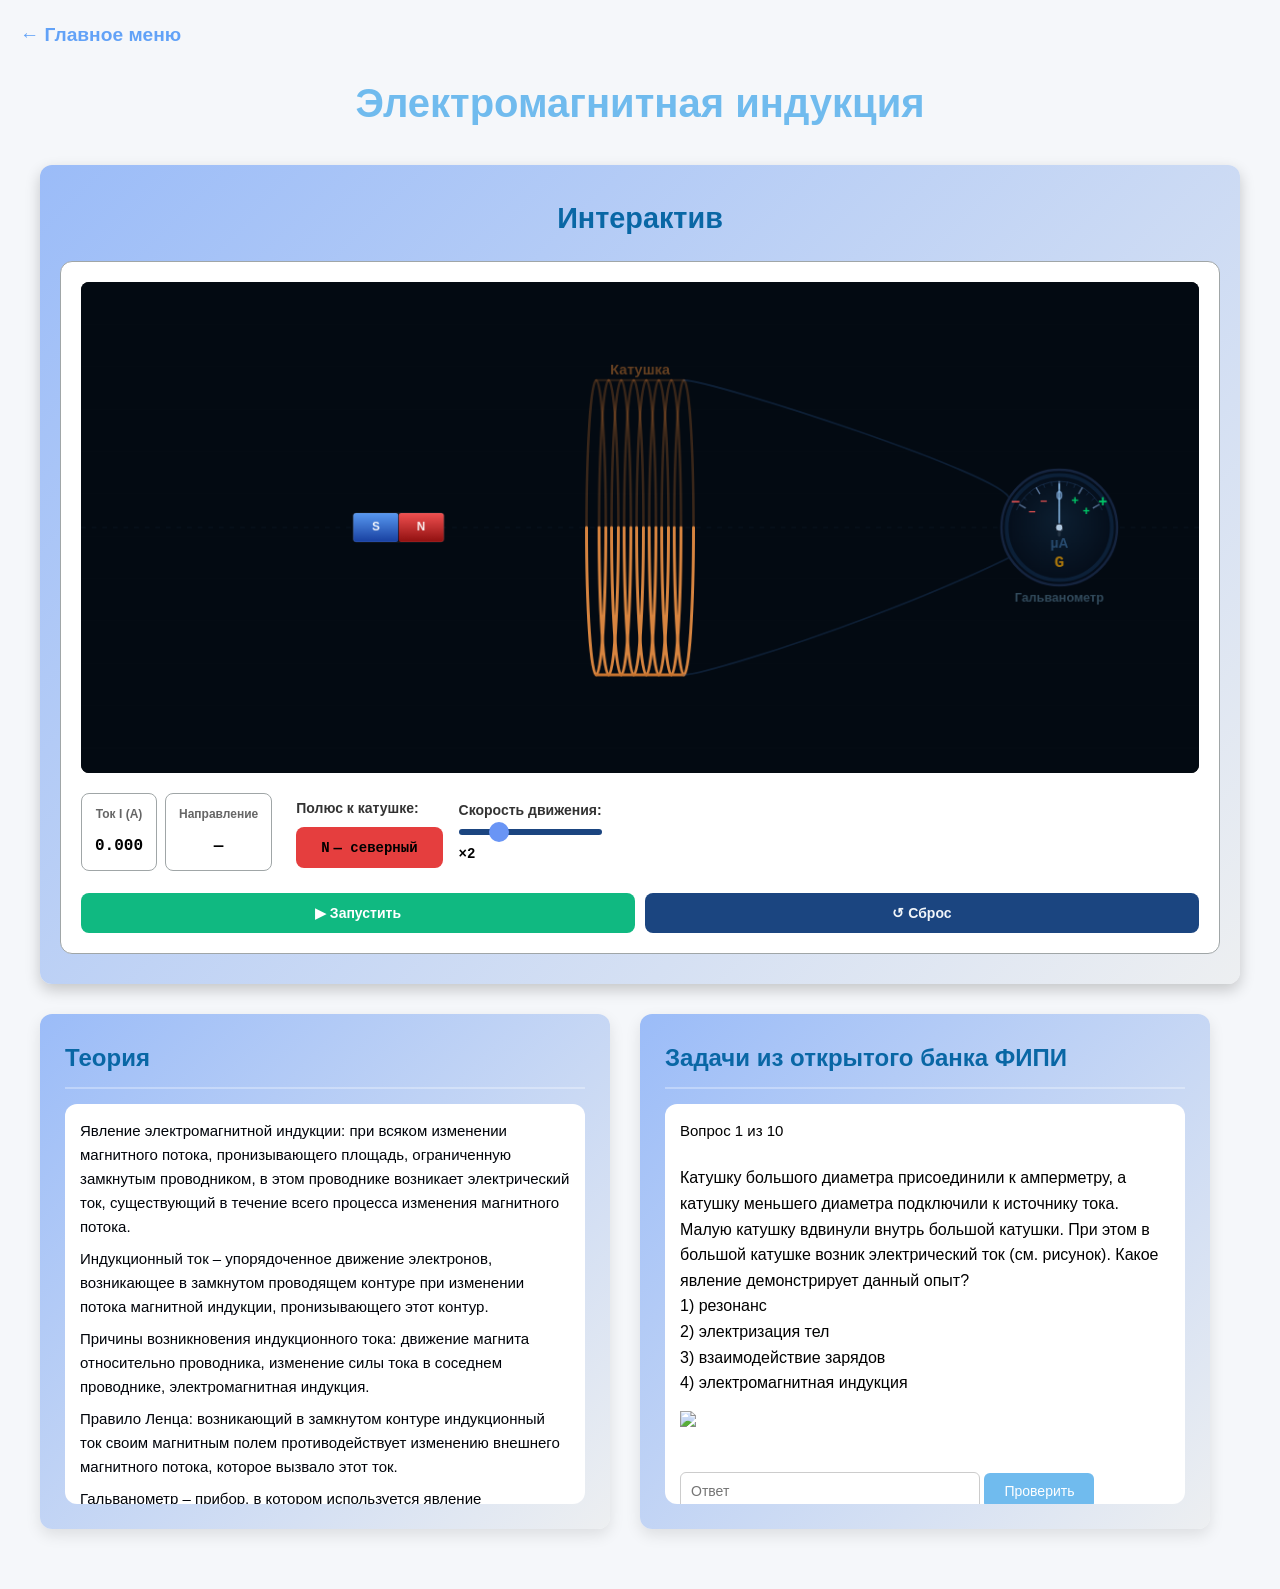
==== commit bb526393: "Update IntInd.html" ====
--- a/IntInd.html
+++ b/IntInd.html
@@ -156,6 +156,7 @@
             </div>
         </div>
     </div>
+    <script src="static/styles/IntInd.js"></script>
 </body>
 
 </html>
--- a/static/styles/stINT.css
+++ b/static/styles/stINT.css
@@ -1,1072 +1,1441 @@
-/* =============================================
-   КРОССБРАУЗЕРНАЯ СОВМЕСТИМОСТЬ
-   Поддержка: Chrome, Firefox, Safari, Edge, Opera, IE11
-   ============================================= */
-
-* {
-    margin: 0;
-    padding: 0;
-    -webkit-box-sizing: border-box;
-    -moz-box-sizing: border-box;
-    box-sizing: border-box;
-    font-family: 'Segoe UI', Tahoma, Geneva, Verdana, sans-serif;
-}
-
-html {
-    -webkit-text-size-adjust: 100%;
-    -ms-text-size-adjust: 100%;
-}
-
-body {
-    background-color: #f5f7fa;
-    color: #333;
-    line-height: 1.6;
-    padding: 20px;
-}
-
-h1 {
-    text-align: center;
-    color: #70bbee;
-    margin-bottom: 30px;
-    font-size: 2.5rem;
-}
-
-.container-wrapper {
-    max-width: 1200px;
-    margin: 0 auto;
-}
-
-/* Меню назад */
-.meny {
-    margin-bottom: 20px;
-}
-
-.meny a {
-    text-decoration: none;
-    color: #62a2f7;
-    -webkit-transition: color 0.3s;
-    -moz-transition: color 0.3s;
-    -o-transition: color 0.3s;
-    transition: color 0.3s;
-}
-
-.meny a:hover {
-    color: #1a5cb0;
-}
-
-.meny h2 {
-    font-size: 1.2rem;
-}
-
-/* Верхний контейнер с интерактивом */
-.top-container {
-    width: 100%;
-    background: #9bbcf8;
-    background: -webkit-linear-gradient(315deg, #9bbcf8 0%, #edeff1 100%);
-    background: -moz-linear-gradient(315deg, #9bbcf8 0%, #edeff1 100%);
-    background: -o-linear-gradient(315deg, #9bbcf8 0%, #edeff1 100%);
-    background: linear-gradient(135deg, #9bbcf8 0%, #edeff1 100%);
-    color: #0967a5;
-    padding: 30px 20px;
-    -webkit-border-radius: 12px;
-    -moz-border-radius: 12px;
-    border-radius: 12px;
-    -webkit-box-shadow: 0 6px 15px rgba(0, 0, 0, 0.2);
-    -moz-box-shadow: 0 6px 15px rgba(0, 0, 0, 0.2);
-    box-shadow: 0 6px 15px rgba(0, 0, 0, 0.2);
-    margin-bottom: 30px;
-}
-
-.top-container h2 {
-    font-size: 1.8rem;
-    margin-bottom: 20px;
-    text-align: center;
-}
-
-/* Нижний ряд - теория и задачи */
-.bottom-row {
-    display: -webkit-box;
-    display: -webkit-flex;
-    display: -moz-box;
-    display: -ms-flexbox;
-    display: flex;
-    gap: 30px;
-    margin-bottom: 40px;
-}
-
-.bottom-container {
-    -webkit-box-flex: 1;
-    -webkit-flex: 1;
-    -moz-box-flex: 1;
-    -ms-flex: 1;
-    flex: 1;
-    background: #9bbcf8;
-    background: -webkit-linear-gradient(315deg, #9bbcf8 0%, #edeff1 100%);
-    background: -moz-linear-gradient(315deg, #9bbcf8 0%, #edeff1 100%);
-    background: -o-linear-gradient(315deg, #9bbcf8 0%, #edeff1 100%);
-    background: linear-gradient(135deg, #9bbcf8 0%, #edeff1 100%);
-    -webkit-border-radius: 12px;
-    -moz-border-radius: 12px;
-    border-radius: 12px;
-    padding: 25px;
-    -webkit-box-shadow: 0 6px 15px rgba(0, 0, 0, 0.1);
-    -moz-box-shadow: 0 6px 15px rgba(0, 0, 0, 0.1);
-    box-shadow: 0 6px 15px rgba(0, 0, 0, 0.1);
-    color: #0967a5;
-}
-
-.bottom-container h3 {
-    font-size: 1.5rem;
-    margin-bottom: 15px;
-    border-bottom: 2px solid rgba(255, 255, 255, 0.3);
-    padding-bottom: 10px;
-}
-
-/* Контейнеры для теории и задач */
-.teoryContainer,
-#taskContainer {
-    background-color: #ffffff;
-    padding: 15px;
-    -webkit-border-radius: 12px;
-    -moz-border-radius: 12px;
-    border-radius: 12px;
-    max-height: 400px;
-    overflow-y: auto;
-    -webkit-overflow-scrolling: touch;
-}
-
-.teoryContainer p {
-    color: #00040a;
-    margin-bottom: 8px;
-    font-size: 15px;
-    line-height: 1.6;
-}
-
-#taskContainer h3 {
-    color: rgb(0, 14, 14);
-    font-size: 15px;
-    font-weight: normal;
-    margin-bottom: 10px;
-}
-
-#taskContainer p {
-    color: black;
-    margin-bottom: 10px;
-}
-
-#taskContainer img {
-    max-width: 100%;
-    height: auto;
-    display: block;
-    margin: 10px 0;
-}
-
-#taskContainer input[type="text"] {
-    width: 100%;
-    max-width: 300px;
-    padding: 10px;
-    margin: 5px 0;
-    font-size: 14px;
-    border: 1px solid #ccc;
-    -webkit-border-radius: 6px;
-    -moz-border-radius: 6px;
-    border-radius: 6px;
-    -webkit-appearance: none;
-    -moz-appearance: none;
-    appearance: none;
-}
-
-#taskContainer button {
-    padding: 10px 20px;
-    margin: 5px 0;
-    font-size: 14px;
-    background-color: #70bbee;
-    color: white;
-    border: none;
-    -webkit-border-radius: 6px;
-    -moz-border-radius: 6px;
-    border-radius: 6px;
-    cursor: pointer;
-    -webkit-transition: background-color 0.3s;
-    -moz-transition: background-color 0.3s;
-    -o-transition: background-color 0.3s;
-    transition: background-color 0.3s;
-}
-
-#taskContainer button:hover {
-    background-color: #5aa3d6;
-}
-
-/* Контейнер симуляции */
-.simulation-container {
-    background: #ffffff;
-    -webkit-border-radius: 12px;
-    -moz-border-radius: 12px;
-    border-radius: 12px;
-    padding: 20px;
-    border: 1px solid #a0a6a7;
-}
-
-.simulation-container canvas {
-    display: block;
-    width: 100%;
-    max-width: 100%;
-    height: auto;
-    background: #0a0a0a;
-    -webkit-border-radius: 8px;
-    -moz-border-radius: 8px;
-    border-radius: 8px;
-    margin-bottom: 20px;
-}
-
-/* Панель управления */
-.sim-controls {
-    display: -webkit-box;
-    display: -webkit-flex;
-    display: -moz-box;
-    display: -ms-flexbox;
-    display: flex;
-    -webkit-flex-wrap: wrap;
-    -ms-flex-wrap: wrap;
-    flex-wrap: wrap;
-    display: -ms-grid;
-    display: grid;
-    -ms-grid-columns: 1fr 15px 1fr;
-    grid-template-columns: repeat(auto-fit, minmax(200px, 1fr));
-    gap: 15px;
-}
-
-.control-group {
-    display: -webkit-box;
-    display: -webkit-flex;
-    display: -moz-box;
-    display: -ms-flexbox;
-    display: flex;
-    -webkit-box-orient: vertical;
-    -webkit-box-direction: normal;
-    -webkit-flex-direction: column;
-    -moz-box-orient: vertical;
-    -moz-box-direction: normal;
-    -ms-flex-direction: column;
-    flex-direction: column;
-    gap: 8px;
-}
-
-.control-group label {
-    font-size: 14px;
-    color: #333;
-    font-weight: 600;
-}
-
-/* Ползунки - кроссбраузерные стили */
-.control-group input[type="range"] {
-    width: 100%;
-    height: 6px;
-    background: #1b4580;
-    -webkit-border-radius: 3px;
-    -moz-border-radius: 3px;
-    border-radius: 3px;
-    outline: none;
-    -webkit-appearance: none;
-    -moz-appearance: none;
-    appearance: none;
-    cursor: pointer;
-}
-
-/* Chrome, Safari, Opera */
-.control-group input[type="range"]::-webkit-slider-thumb {
-    -webkit-appearance: none;
-    appearance: none;
-    width: 20px;
-    height: 20px;
-    background: #6995f5;
-    -webkit-border-radius: 50%;
-    border-radius: 50%;
-    cursor: pointer;
-}
-
-/* Firefox */
-.control-group input[type="range"]::-moz-range-thumb {
-    width: 20px;
-    height: 20px;
-    background: #6995f5;
-    -moz-border-radius: 50%;
-    border-radius: 50%;
-    cursor: pointer;
-    border: none;
-}
-
-/* IE/Edge */
-.control-group input[type="range"]::-ms-thumb {
-    width: 20px;
-    height: 20px;
-    background: #6995f5;
-    border-radius: 50%;
-    cursor: pointer;
-    border: none;
-}
-
-.control-group input[type="range"]::-ms-track {
-    width: 100%;
-    height: 6px;
-    background: transparent;
-    border-color: transparent;
-    color: transparent;
-}
-
-.control-group input[type="range"]::-ms-fill-lower {
-    background: #1b4580;
-    border-radius: 3px;
-}
-
-.control-group input[type="range"]::-ms-fill-upper {
-    background: #1b4580;
-    border-radius: 3px;
-}
-
-.control-group span {
-    font-family: 'Courier New', monospace;
-    color: #000;
-    font-weight: 600;
-    font-size: 14px;
-}
-
-.control-group select {
-    width: 100%;
-    padding: 10px;
-    background: #1b4580;
-    border: 1px solid #a0a6a7;
-    color: #f1f5f9;
-    -webkit-border-radius: 8px;
-    -moz-border-radius: 8px;
-    border-radius: 8px;
-    font-size: 14px;
-    cursor: pointer;
-    -webkit-appearance: none;
-    -moz-appearance: none;
-    appearance: none;
-}
-
-.control-group select:focus {
-    outline: none;
-    border-color: #6995f5;
-}
-
-/* Checkbox группа */
-.checkbox-group {
-    display: -webkit-box;
-    display: -webkit-flex;
-    display: -moz-box;
-    display: -ms-flexbox;
-    display: flex;
-    -webkit-box-orient: vertical;
-    -webkit-box-direction: normal;
-    -webkit-flex-direction: column;
-    -moz-box-orient: vertical;
-    -moz-box-direction: normal;
-    -ms-flex-direction: column;
-    flex-direction: column;
-    gap: 8px;
-}
-
-.checkbox-group label {
-    display: -webkit-box;
-    display: -webkit-flex;
-    display: -moz-box;
-    display: -ms-flexbox;
-    display: flex;
-    -webkit-box-align: center;
-    -webkit-align-items: center;
-    -moz-box-align: center;
-    -ms-flex-align: center;
-    align-items: center;
-    gap: 8px;
-    cursor: pointer;
-    font-size: 14px;
-    color: #333;
-}
-
-.checkbox-group input[type="checkbox"] {
-    width: 18px;
-    height: 18px;
-    cursor: pointer;
-}
-
-/* Кнопки */
-.sim-buttons {
-    display: -webkit-box;
-    display: -webkit-flex;
-    display: -moz-box;
-    display: -ms-flexbox;
-    display: flex;
-    gap: 10px;
-    -ms-grid-column: 1;
-    -ms-grid-column-span: 3;
-    grid-column: 1 / -1;
-    margin-top: 10px;
-    -webkit-flex-wrap: wrap;
-    -ms-flex-wrap: wrap;
-    flex-wrap: wrap;
-}
-
-.btn-start,
-.btn-reset {
-    padding: 12px 25px;
-    border: none;
-    -webkit-border-radius: 8px;
-    -moz-border-radius: 8px;
-    border-radius: 8px;
-    font-size: 14px;
-    font-weight: 700;
-    cursor: pointer;
-    -webkit-transition: all 0.2s;
-    -moz-transition: all 0.2s;
-    -o-transition: all 0.2s;
-    transition: all 0.2s;
-    -webkit-box-flex: 1;
-    -webkit-flex: 1;
-    -moz-box-flex: 1;
-    -ms-flex: 1;
-    flex: 1;
-    min-width: 120px;
-}
-
-.btn-start {
-    background: #10b981;
-    color: white;
-}
-
-.btn-start:hover {
-    background: #059669;
-}
-
-.btn-reset {
-    background: #1b4580;
-    color: #f1f5f9;
-}
-
-.btn-reset:hover {
-    background: #475569;
-}
-
-/* Панель результатов */
-.results-panel,
-.lens-results,
-.refraction-results {
-    background: #ffffff;
-    -webkit-border-radius: 12px;
-    -moz-border-radius: 12px;
-    border-radius: 12px;
-    padding: 20px;
-    border: 1px solid #a0a6a7;
-    margin-top: 20px;
-}
-
-.results-panel h4,
-.lens-results h4,
-.refraction-results h4 {
-    font-size: 16px;
-    margin-bottom: 15px;
-    color: #333;
-    font-weight: 700;
-}
-
-.result-row {
-    display: -webkit-box;
-    display: -webkit-flex;
-    display: -moz-box;
-    display: -ms-flexbox;
-    display: flex;
-    -webkit-box-pack: justify;
-    -webkit-justify-content: space-between;
-    -moz-box-pack: justify;
-    -ms-flex-pack: justify;
-    justify-content: space-between;
-    padding: 8px 0;
-    border-bottom: 1px solid #e0e0e0;
-    -webkit-flex-wrap: wrap;
-    -ms-flex-wrap: wrap;
-    flex-wrap: wrap;
-    gap: 5px;
-}
-
-.result-row:last-child {
-    border-bottom: none;
-}
-
-.result-row span:first-child {
-    color: #333;
-}
-
-.result-row span:last-child {
-    font-family: 'Courier New', monospace;
-    color: #000;
-    font-weight: 600;
-}
-
-.result-grid {
-    display: -webkit-box;
-    display: -webkit-flex;
-    display: -moz-box;
-    display: -ms-flexbox;
-    display: flex;
-    -webkit-flex-wrap: wrap;
-    -ms-flex-wrap: wrap;
-    flex-wrap: wrap;
-    display: -ms-grid;
-    display: grid;
-    -ms-grid-columns: 1fr 15px 1fr;
-    grid-template-columns: repeat(2, 1fr);
-    gap: 15px;
-}
-
-.result-item {
-    display: -webkit-box;
-    display: -webkit-flex;
-    display: -moz-box;
-    display: -ms-flexbox;
-    display: flex;
-    -webkit-box-orient: vertical;
-    -webkit-box-direction: normal;
-    -webkit-flex-direction: column;
-    -moz-box-orient: vertical;
-    -moz-box-direction: normal;
-    -ms-flex-direction: column;
-    flex-direction: column;
-    gap: 5px;
-}
-
-.result-label {
-    font-size: 14px;
-    color: #666;
-}
-
-.result-value {
-    font-family: 'Courier New', monospace;
-    color: #000;
-    font-size: 16px;
-    font-weight: 600;
-}
-
-.total-reflection-warning {
-    margin-top: 15px;
-    padding: 15px;
-    background: #fef3c7;
-    -webkit-border-radius: 8px;
-    -moz-border-radius: 8px;
-    border-radius: 8px;
-    color: #92400e;
-    font-weight: 600;
-    text-align: center;
-}
-
-/* Energy bars */
-.energy-bars {
-    background: #ffffff;
-    -webkit-border-radius: 12px;
-    -moz-border-radius: 12px;
-    border-radius: 12px;
-    border: 1px solid #a0a6a7;
-    padding: 20px;
-    display: -webkit-box;
-    display: -webkit-flex;
-    display: -moz-box;
-    display: -ms-flexbox;
-    display: flex;
-    gap: 20px;
-    margin-top: 20px;
-    -webkit-flex-wrap: wrap;
-    -ms-flex-wrap: wrap;
-    flex-wrap: wrap;
-}
-
-.energy-bar-container {
-    -webkit-box-flex: 1;
-    -webkit-flex: 1;
-    -moz-box-flex: 1;
-    -ms-flex: 1;
-    flex: 1;
-    min-width: 200px;
-    display: -webkit-box;
-    display: -webkit-flex;
-    display: -moz-box;
-    display: -ms-flexbox;
-    display: flex;
-    -webkit-box-align: center;
-    -webkit-align-items: center;
-    -moz-box-align: center;
-    -ms-flex-align: center;
-    align-items: center;
-    gap: 10px;
-}
-
-.energy-bar-label {
-    font-weight: 700;
-    min-width: 30px;
-    color: #333;
-}
-
-.energy-bar {
-    -webkit-box-flex: 1;
-    -webkit-flex: 1;
-    -moz-box-flex: 1;
-    -ms-flex: 1;
-    flex: 1;
-    height: 24px;
-    background: #1b4580;
-    -webkit-border-radius: 4px;
-    -moz-border-radius: 4px;
-    border-radius: 4px;
-    overflow: hidden;
-}
-
-.energy-bar-fill {
-    height: 100%;
-    -webkit-transition: width 0.1s;
-    -moz-transition: width 0.1s;
-    -o-transition: width 0.1s;
-    transition: width 0.1s;
-    -webkit-border-radius: 4px;
-    -moz-border-radius: 4px;
-    border-radius: 4px;
-}
-
-.energy-bar.potential .energy-bar-fill {
-    background: #3b82f6;
-    background: -webkit-linear-gradient(left, #3b82f6, #60a5fa);
-    background: -moz-linear-gradient(left, #3b82f6, #60a5fa);
-    background: -o-linear-gradient(left, #3b82f6, #60a5fa);
-    background: linear-gradient(90deg, #3b82f6, #60a5fa);
-}
-
-.energy-bar.kinetic .energy-bar-fill {
-    background: #ef4444;
-    background: -webkit-linear-gradient(left, #ef4444, #f87171);
-    background: -moz-linear-gradient(left, #ef4444, #f87171);
-    background: -o-linear-gradient(left, #ef4444, #f87171);
-    background: linear-gradient(90deg, #ef4444, #f87171);
-}
-
-.energy-bar.total .energy-bar-fill {
-    background: #10b981;
-    background: -webkit-linear-gradient(left, #10b981, #34d399);
-    background: -moz-linear-gradient(left, #10b981, #34d399);
-    background: -o-linear-gradient(left, #10b981, #34d399);
-    background: linear-gradient(90deg, #10b981, #34d399);
-}
-
-.energy-bars span {
-    font-family: 'Courier New', monospace;
-    font-size: 14px;
-    color: #333;
-    min-width: 60px;
-}
-
-/* =============================================
-   АДАПТИВНОСТЬ ДЛЯ ПЛАНШЕТОВ (1024px и меньше)
-   ============================================= */
-@media screen and (max-width: 1024px) {
-    body {
-        padding: 15px;
-    }
-    
-    h1 {
-        font-size: 2rem;
-    }
-    
-    .top-container {
-        padding: 25px 15px;
-    }
-    
-    .top-container h2 {
-        font-size: 1.5rem;
-    }
-    
-    .bottom-row {
-        gap: 20px;
-    }
-    
-    .bottom-container {
-        padding: 20px;
-    }
-    
-    .bottom-container h3 {
-        font-size: 1.3rem;
-    }
-}
-
-/* =============================================
-   АДАПТИВНОСТЬ ДЛЯ ПЛАНШЕТОВ (768px и меньше)
-   ============================================= */
-@media screen and (max-width: 768px) {
-    body {
-        padding: 12px;
-    }
-    
-    h1 {
-        font-size: 1.6rem;
-        margin-bottom: 20px;
-    }
-    
-    .meny h2 {
-        font-size: 1rem;
-    }
-    
-    /* Теория и задачи в колонку */
-    .bottom-row {
-        -webkit-box-orient: vertical;
-        -webkit-box-direction: normal;
-        -webkit-flex-direction: column;
-        -moz-box-orient: vertical;
-        -moz-box-direction: normal;
-        -ms-flex-direction: column;
-        flex-direction: column;
-        gap: 20px;
-    }
-    
-    .top-container,
-    .bottom-container {
-        padding: 20px 15px;
-    }
-    
-    .top-container h2 {
-        font-size: 1.4rem;
-    }
-    
-    .bottom-container h3 {
-        font-size: 1.2rem;
-    }
-    
-    /* Контролы в 2 колонки */
-    .sim-controls {
-        -ms-grid-columns: 1fr 12px 1fr;
-        grid-template-columns: repeat(2, 1fr);
-        gap: 12px;
-    }
-    
-    .simulation-container {
-        padding: 15px;
-    }
-    
-    /* Результаты в 1 колонку */
-    .result-grid {
-        -ms-grid-columns: 1fr;
-        grid-template-columns: 1fr;
-        gap: 10px;
-    }
-    
-    .teoryContainer,
-    #taskContainer {
-        padding: 12px;
-        max-height: 350px;
-    }
-    
-    .teoryContainer p {
-        font-size: 14px;
-    }
-}
-
-/* =============================================
-   АДАПТИВНОСТЬ ДЛЯ МОБИЛЬНЫХ (576px и меньше)
-   ============================================= */
-@media screen and (max-width: 576px) {
-    body {
-        padding: 10px;
-    }
-    
-    h1 {
-        font-size: 1.4rem;
-        margin-bottom: 15px;
-    }
-    
-    .meny h2 {
-        font-size: 0.9rem;
-    }
-    
-    .top-container,
-    .bottom-container {
-        padding: 15px 12px;
-        -webkit-border-radius: 10px;
-        -moz-border-radius: 10px;
-        border-radius: 10px;
-    }
-    
-    .top-container h2 {
-        font-size: 1.2rem;
-        margin-bottom: 15px;
-    }
-    
-    .bottom-container h3 {
-        font-size: 1.1rem;
-        margin-bottom: 12px;
-    }
-    
-    /* Контролы в 1 колонку */
-    .sim-controls {
-        -ms-grid-columns: 1fr;
-        grid-template-columns: 1fr;
-        gap: 15px;
-    }
-    
-    .simulation-container {
-        padding: 12px;
-    }
-    
-    /* Кнопки в колонку */
-    .sim-buttons {
-        -webkit-box-orient: vertical;
-        -webkit-box-direction: normal;
-        -webkit-flex-direction: column;
-        -moz-box-orient: vertical;
-        -moz-box-direction: normal;
-        -ms-flex-direction: column;
-        flex-direction: column;
-    }
-    
-    .btn-start,
-    .btn-reset {
-        width: 100%;
-        padding: 14px;
-    }
-    
-    /* Energy bars в колонку */
-    .energy-bars {
-        -webkit-box-orient: vertical;
-        -webkit-box-direction: normal;
-        -webkit-flex-direction: column;
-        -moz-box-orient: vertical;
-        -moz-box-direction: normal;
-        -ms-flex-direction: column;
-        flex-direction: column;
-        padding: 15px;
-        gap: 15px;
-    }
-    
-    .energy-bar-container {
-        min-width: 100%;
-    }
-    
-    /* Результаты */
-    .results-panel,
-    .lens-results,
-    .refraction-results {
-        padding: 15px;
-    }
-    
-    .result-row {
-        -webkit-box-orient: vertical;
-        -webkit-box-direction: normal;
-        -webkit-flex-direction: column;
-        -moz-box-orient: vertical;
-        -moz-box-direction: normal;
-        -ms-flex-direction: column;
-        flex-direction: column;
-        gap: 3px;
-        padding: 10px 0;
-    }
-    
-    .result-grid {
-        gap: 12px;
-    }
-    
-    /* Теория и задачи */
-    .teoryContainer,
-    #taskContainer {
-        padding: 10px;
-        max-height: 300px;
-    }
-    
-    .teoryContainer p {
-        font-size: 13px;
-        margin-bottom: 6px;
-    }
-    
-    #taskContainer input[type="text"] {
-        width: 100%;
-        max-width: 100%;
-    }
-    
-    #taskContainer button {
-        width: 100%;
-        padding: 12px;
-    }
-    
-    .control-group label {
-        font-size: 13px;
-    }
-    
-    .control-group select {
-        padding: 12px;
-        font-size: 13px;
-    }
-}
-
-/* =============================================
-   АДАПТИВНОСТЬ ДЛЯ МАЛЕНЬКИХ ЭКРАНОВ (400px и меньше)
-   ============================================= */
-@media screen and (max-width: 400px) {
-    body {
-        padding: 8px;
-    }
-    
-    h1 {
-        font-size: 1.2rem;
-        margin-bottom: 12px;
-    }
-    
-    .meny h2 {
-        font-size: 0.85rem;
-    }
-    
-    .top-container,
-    .bottom-container {
-        padding: 12px 10px;
-        -webkit-border-radius: 8px;
-        -moz-border-radius: 8px;
-        border-radius: 8px;
-    }
-    
-    .top-container h2 {
-        font-size: 1.1rem;
-    }
-    
-    .bottom-container h3 {
-        font-size: 1rem;
-    }
-    
-    .simulation-container {
-        padding: 10px;
-    }
-    
-    .btn-start,
-    .btn-reset {
-        padding: 12px;
-        font-size: 13px;
-    }
-    
-    .teoryContainer p {
-        font-size: 12px;
-    }
-    
-    #taskContainer h3 {
-        font-size: 13px;
-    }
-    
-    #taskContainer p {
-        font-size: 13px;
-    }
-    
-    .result-label {
-        font-size: 12px;
-    }
-    
-    .result-value {
-        font-size: 14px;
-    }
-    
-    .energy-bar-label {
-        font-size: 14px;
-    }
-    
-    .energy-bars span {
-        font-size: 12px;
-        min-width: 50px;
-    }
-}
-
-/* =============================================
-   ФИКС ДЛЯ CANVAS НА МОБИЛЬНЫХ
-   ============================================= */
-@media screen and (max-width: 768px) {
-    canvas {
-        max-width: 100% !important;
-        height: auto !important;
-    }
-}
-
-/* =============================================
-   ФИКСЫ ДЛЯ IE11
-   ============================================= */
-@media all and (-ms-high-contrast: none), (-ms-high-contrast: active) {
-    .bottom-row {
-        display: block;
-    }
-    
-    .bottom-container {
-        width: 48%;
-        float: left;
-        margin-right: 2%;
-        margin-bottom: 20px;
-    }
-    
-    .bottom-container:nth-child(2n) {
-        margin-right: 0;
-    }
-    
-    .sim-controls {
-        display: block;
-    }
-    
-    .control-group {
-        width: 48%;
-        float: left;
-        margin-right: 2%;
-        margin-bottom: 15px;
-    }
-    
-    .sim-buttons {
-        clear: both;
-        padding-top: 15px;
-    }
-    
-    .result-grid {
-        display: block;
-    }
-    
-    .result-item {
-        width: 48%;
-        float: left;
-        margin-right: 2%;
-        margin-bottom: 10px;
-    }
-    
-    .energy-bars {
-        display: block;
-    }
-    
-    .energy-bar-container {
-        margin-bottom: 15px;
-    }
-}
-
-@media all and (-ms-high-contrast: none) and (max-width: 768px), (-ms-high-contrast: active) and (max-width: 768px) {
-    .bottom-container {
-        width: 100%;
-        float: none;
-        margin-right: 0;
-    }
-    
-    .control-group {
-        width: 100%;
-        float: none;
-        margin-right: 0;
-    }
-    
-    .result-item {
-        width: 100%;
-        float: none;
-        margin-right: 0;
-    }
-}
-
-/* =============================================
-   CLEARFIX ДЛЯ IE
-   ============================================= */
-.bottom-row:after,
-.sim-controls:after,
-.result-grid:after,
-.energy-bars:after {
-    content: "";
-    display: table;
-    clear: both;
-}+* {
+    margin: 0;
+    padding: 0;
+    -webkit-box-sizing: border-box;
+    -moz-box-sizing: border-box;
+    box-sizing: border-box;
+    font-family: 'Segoe UI', Tahoma, Geneva, Verdana, sans-serif;
+}
+
+html {
+    -webkit-text-size-adjust: 100%;
+    -ms-text-size-adjust: 100%;
+}
+
+body {
+    background-color: #f5f7fa;
+    color: #333;
+    line-height: 1.6;
+    padding: 20px;
+}
+
+h1 {
+    text-align: center;
+    color: #70bbee;
+    margin-bottom: 30px;
+    font-size: 2.5rem;
+}
+
+.container-wrapper {
+    max-width: 1200px;
+    margin: 0 auto;
+}
+
+/* Меню назад */
+.meny {
+    margin-bottom: 20px;
+}
+
+.meny a {
+    text-decoration: none;
+    color: #62a2f7;
+    -webkit-transition: color 0.3s;
+    -moz-transition: color 0.3s;
+    -o-transition: color 0.3s;
+    transition: color 0.3s;
+}
+
+.meny a:hover {
+    color: #1a5cb0;
+}
+
+.meny h2 {
+    font-size: 1.2rem;
+}
+
+/* Верхний контейнер с интерактивом */
+.top-container {
+    width: 100%;
+    background: #9bbcf8;
+    background: -webkit-linear-gradient(315deg, #9bbcf8 0%, #edeff1 100%);
+    background: -moz-linear-gradient(315deg, #9bbcf8 0%, #edeff1 100%);
+    background: -o-linear-gradient(315deg, #9bbcf8 0%, #edeff1 100%);
+    background: linear-gradient(135deg, #9bbcf8 0%, #edeff1 100%);
+    color: #0967a5;
+    padding: 30px 20px;
+    -webkit-border-radius: 12px;
+    -moz-border-radius: 12px;
+    border-radius: 12px;
+    -webkit-box-shadow: 0 6px 15px rgba(0, 0, 0, 0.2);
+    -moz-box-shadow: 0 6px 15px rgba(0, 0, 0, 0.2);
+    box-shadow: 0 6px 15px rgba(0, 0, 0, 0.2);
+    margin-bottom: 30px;
+}
+
+.top-container h2 {
+    font-size: 1.8rem;
+    margin-bottom: 20px;
+    text-align: center;
+}
+
+/* Нижний ряд - теория и задачи */
+.bottom-row {
+    display: -webkit-box;
+    display: -webkit-flex;
+    display: -moz-box;
+    display: -ms-flexbox;
+    display: flex;
+    gap: 30px;
+    margin-bottom: 40px;
+}
+
+.bottom-container {
+    -webkit-box-flex: 1;
+    -webkit-flex: 1;
+    -moz-box-flex: 1;
+    -ms-flex: 1;
+    flex: 1;
+    background: #9bbcf8;
+    background: -webkit-linear-gradient(315deg, #9bbcf8 0%, #edeff1 100%);
+    background: -moz-linear-gradient(315deg, #9bbcf8 0%, #edeff1 100%);
+    background: -o-linear-gradient(315deg, #9bbcf8 0%, #edeff1 100%);
+    background: linear-gradient(135deg, #9bbcf8 0%, #edeff1 100%);
+    -webkit-border-radius: 12px;
+    -moz-border-radius: 12px;
+    border-radius: 12px;
+    padding: 25px;
+    -webkit-box-shadow: 0 6px 15px rgba(0, 0, 0, 0.1);
+    -moz-box-shadow: 0 6px 15px rgba(0, 0, 0, 0.1);
+    box-shadow: 0 6px 15px rgba(0, 0, 0, 0.1);
+    color: #0967a5;
+}
+
+.bottom-container h3 {
+    font-size: 1.5rem;
+    margin-bottom: 15px;
+    border-bottom: 2px solid rgba(255, 255, 255, 0.3);
+    padding-bottom: 10px;
+}
+
+/* Контейнеры для теории и задач */
+.teoryContainer,
+#taskContainer {
+    background-color: #ffffff;
+    padding: 15px;
+    -webkit-border-radius: 12px;
+    -moz-border-radius: 12px;
+    border-radius: 12px;
+    max-height: 400px;
+    overflow-y: auto;
+    -webkit-overflow-scrolling: touch;
+}
+
+.teoryContainer p {
+    color: #00040a;
+    margin-bottom: 8px;
+    font-size: 15px;
+    line-height: 1.6;
+}
+
+#taskContainer h3 {
+    color: rgb(0, 14, 14);
+    font-size: 15px;
+    font-weight: normal;
+    margin-bottom: 10px;
+}
+
+#taskContainer p {
+    color: black;
+    margin-bottom: 10px;
+}
+
+#taskContainer img {
+    max-width: 100%;
+    height: auto;
+    display: block;
+    margin: 10px 0;
+}
+
+#taskContainer input[type="text"] {
+    width: 100%;
+    max-width: 300px;
+    padding: 10px;
+    margin: 5px 0;
+    font-size: 14px;
+    border: 1px solid #ccc;
+    -webkit-border-radius: 6px;
+    -moz-border-radius: 6px;
+    border-radius: 6px;
+    -webkit-appearance: none;
+    -moz-appearance: none;
+    appearance: none;
+}
+
+#taskContainer button {
+    padding: 10px 20px;
+    margin: 5px 0;
+    font-size: 14px;
+    background-color: #70bbee;
+    color: white;
+    border: none;
+    -webkit-border-radius: 6px;
+    -moz-border-radius: 6px;
+    border-radius: 6px;
+    cursor: pointer;
+    -webkit-transition: background-color 0.3s;
+    -moz-transition: background-color 0.3s;
+    -o-transition: background-color 0.3s;
+    transition: background-color 0.3s;
+}
+
+#taskContainer button:hover {
+    background-color: #5aa3d6;
+}
+
+/* Контейнер симуляции */
+.simulation-container {
+    background: #ffffff;
+    -webkit-border-radius: 12px;
+    -moz-border-radius: 12px;
+    border-radius: 12px;
+    padding: 20px;
+    border: 1px solid #a0a6a7;
+}
+
+.simulation-container canvas {
+    display: block;
+    width: 100%;
+    max-width: 100%;
+    height: auto;
+    background: #0a0a0a;
+    -webkit-border-radius: 8px;
+    -moz-border-radius: 8px;
+    border-radius: 8px;
+    margin-bottom: 20px;
+}
+
+/* Панель управления */
+.sim-controls {
+    display: -webkit-box;
+    display: -webkit-flex;
+    display: -moz-box;
+    display: -ms-flexbox;
+    display: flex;
+    -webkit-flex-wrap: wrap;
+    -ms-flex-wrap: wrap;
+    flex-wrap: wrap;
+    display: -ms-grid;
+    display: grid;
+    -ms-grid-columns: 1fr 15px 1fr;
+    grid-template-columns: repeat(auto-fit, minmax(200px, 1fr));
+    gap: 15px;
+}
+
+.control-group {
+    display: -webkit-box;
+    display: -webkit-flex;
+    display: -moz-box;
+    display: -ms-flexbox;
+    display: flex;
+    -webkit-box-orient: vertical;
+    -webkit-box-direction: normal;
+    -webkit-flex-direction: column;
+    -moz-box-orient: vertical;
+    -moz-box-direction: normal;
+    -ms-flex-direction: column;
+    flex-direction: column;
+    gap: 8px;
+}
+
+.control-group label {
+    font-size: 14px;
+    color: #333;
+    font-weight: 600;
+}
+
+
+.control-group input[type="range"] {
+    width: 100%;
+    height: 6px;
+    background: #1b4580;
+    -webkit-border-radius: 3px;
+    -moz-border-radius: 3px;
+    border-radius: 3px;
+    outline: none;
+    -webkit-appearance: none;
+    -moz-appearance: none;
+    appearance: none;
+    cursor: pointer;
+}
+
+/* Chrome, Safari, Opera */
+.control-group input[type="range"]::-webkit-slider-thumb {
+    -webkit-appearance: none;
+    appearance: none;
+    width: 20px;
+    height: 20px;
+    background: #6995f5;
+    -webkit-border-radius: 50%;
+    border-radius: 50%;
+    cursor: pointer;
+}
+
+/* Firefox */
+.control-group input[type="range"]::-moz-range-thumb {
+    width: 20px;
+    height: 20px;
+    background: #6995f5;
+    -moz-border-radius: 50%;
+    border-radius: 50%;
+    cursor: pointer;
+    border: none;
+}
+
+/* IE/Edge */
+.control-group input[type="range"]::-ms-thumb {
+    width: 20px;
+    height: 20px;
+    background: #6995f5;
+    border-radius: 50%;
+    cursor: pointer;
+    border: none;
+}
+
+.control-group input[type="range"]::-ms-track {
+    width: 100%;
+    height: 6px;
+    background: transparent;
+    border-color: transparent;
+    color: transparent;
+}
+
+.control-group input[type="range"]::-ms-fill-lower {
+    background: #1b4580;
+    border-radius: 3px;
+}
+
+.control-group input[type="range"]::-ms-fill-upper {
+    background: #1b4580;
+    border-radius: 3px;
+}
+
+.control-group span {
+    font-family: 'Courier New', monospace;
+    color: #000;
+    font-weight: 600;
+    font-size: 14px;
+}
+
+.control-group select {
+    width: 100%;
+    padding: 10px;
+    background: #1b4580;
+    border: 1px solid #a0a6a7;
+    color: #f1f5f9;
+    -webkit-border-radius: 8px;
+    -moz-border-radius: 8px;
+    border-radius: 8px;
+    font-size: 14px;
+    cursor: pointer;
+    -webkit-appearance: none;
+    -moz-appearance: none;
+    appearance: none;
+}
+
+.control-group select:focus {
+    outline: none;
+    border-color: #6995f5;
+}
+
+.checkbox-group {
+    display: -webkit-box;
+    display: -webkit-flex;
+    display: -moz-box;
+    display: -ms-flexbox;
+    display: flex;
+    -webkit-box-orient: vertical;
+    -webkit-box-direction: normal;
+    -webkit-flex-direction: column;
+    -moz-box-orient: vertical;
+    -moz-box-direction: normal;
+    -ms-flex-direction: column;
+    flex-direction: column;
+    gap: 8px;
+}
+
+.checkbox-group label {
+    display: -webkit-box;
+    display: -webkit-flex;
+    display: -moz-box;
+    display: -ms-flexbox;
+    display: flex;
+    -webkit-box-align: center;
+    -webkit-align-items: center;
+    -moz-box-align: center;
+    -ms-flex-align: center;
+    align-items: center;
+    gap: 8px;
+    cursor: pointer;
+    font-size: 14px;
+    color: #333;
+}
+
+.checkbox-group input[type="checkbox"] {
+    width: 18px;
+    height: 18px;
+    cursor: pointer;
+}
+
+
+.sim-buttons {
+    display: -webkit-box;
+    display: -webkit-flex;
+    display: -moz-box;
+    display: -ms-flexbox;
+    display: flex;
+    gap: 10px;
+    -ms-grid-column: 1;
+    -ms-grid-column-span: 3;
+    grid-column: 1 / -1;
+    margin-top: 10px;
+    -webkit-flex-wrap: wrap;
+    -ms-flex-wrap: wrap;
+    flex-wrap: wrap;
+}
+
+.btn-start,
+.btn-reset {
+    padding: 12px 25px;
+    border: none;
+    -webkit-border-radius: 8px;
+    -moz-border-radius: 8px;
+    border-radius: 8px;
+    font-size: 14px;
+    font-weight: 700;
+    cursor: pointer;
+    -webkit-transition: all 0.2s;
+    -moz-transition: all 0.2s;
+    -o-transition: all 0.2s;
+    transition: all 0.2s;
+    -webkit-box-flex: 1;
+    -webkit-flex: 1;
+    -moz-box-flex: 1;
+    -ms-flex: 1;
+    flex: 1;
+    min-width: 120px;
+}
+
+.btn-start {
+    background: #10b981;
+    color: white;
+}
+
+.btn-start:hover {
+    background: #059669;
+}
+
+.btn-reset {
+    background: #1b4580;
+    color: #f1f5f9;
+}
+
+.btn-reset:hover {
+    background: #475569;
+}
+
+.results-panel,
+.lens-results,
+.refraction-results {
+    background: #ffffff;
+    -webkit-border-radius: 12px;
+    -moz-border-radius: 12px;
+    border-radius: 12px;
+    padding: 20px;
+    border: 1px solid #a0a6a7;
+    margin-top: 20px;
+}
+
+.results-panel h4,
+.lens-results h4,
+.refraction-results h4 {
+    font-size: 16px;
+    margin-bottom: 15px;
+    color: #333;
+    font-weight: 700;
+}
+
+.result-row {
+    display: -webkit-box;
+    display: -webkit-flex;
+    display: -moz-box;
+    display: -ms-flexbox;
+    display: flex;
+    -webkit-box-pack: justify;
+    -webkit-justify-content: space-between;
+    -moz-box-pack: justify;
+    -ms-flex-pack: justify;
+    justify-content: space-between;
+    padding: 8px 0;
+    border-bottom: 1px solid #e0e0e0;
+    -webkit-flex-wrap: wrap;
+    -ms-flex-wrap: wrap;
+    flex-wrap: wrap;
+    gap: 5px;
+}
+
+.result-row:last-child {
+    border-bottom: none;
+}
+
+.result-row span:first-child {
+    color: #333;
+}
+
+.result-row span:last-child {
+    font-family: 'Courier New', monospace;
+    color: #000;
+    font-weight: 600;
+}
+
+.result-grid {
+    display: -webkit-box;
+    display: -webkit-flex;
+    display: -moz-box;
+    display: -ms-flexbox;
+    display: flex;
+    -webkit-flex-wrap: wrap;
+    -ms-flex-wrap: wrap;
+    flex-wrap: wrap;
+    display: -ms-grid;
+    display: grid;
+    -ms-grid-columns: 1fr 15px 1fr;
+    grid-template-columns: repeat(2, 1fr);
+    gap: 15px;
+}
+
+.result-item {
+    display: -webkit-box;
+    display: -webkit-flex;
+    display: -moz-box;
+    display: -ms-flexbox;
+    display: flex;
+    -webkit-box-orient: vertical;
+    -webkit-box-direction: normal;
+    -webkit-flex-direction: column;
+    -moz-box-orient: vertical;
+    -moz-box-direction: normal;
+    -ms-flex-direction: column;
+    flex-direction: column;
+    gap: 5px;
+}
+
+.result-label {
+    font-size: 14px;
+    color: #666;
+}
+
+.result-value {
+    font-family: 'Courier New', monospace;
+    color: #000;
+    font-size: 16px;
+    font-weight: 600;
+}
+
+.total-reflection-warning {
+    margin-top: 15px;
+    padding: 15px;
+    background: #fef3c7;
+    -webkit-border-radius: 8px;
+    -moz-border-radius: 8px;
+    border-radius: 8px;
+    color: #92400e;
+    font-weight: 600;
+    text-align: center;
+}
+
+/* Energy bars */
+.energy-bars {
+    background: #ffffff;
+    -webkit-border-radius: 12px;
+    -moz-border-radius: 12px;
+    border-radius: 12px;
+    border: 1px solid #a0a6a7;
+    padding: 20px;
+    display: -webkit-box;
+    display: -webkit-flex;
+    display: -moz-box;
+    display: -ms-flexbox;
+    display: flex;
+    gap: 20px;
+    margin-top: 20px;
+    -webkit-flex-wrap: wrap;
+    -ms-flex-wrap: wrap;
+    flex-wrap: wrap;
+}
+
+.energy-bar-container {
+    -webkit-box-flex: 1;
+    -webkit-flex: 1;
+    -moz-box-flex: 1;
+    -ms-flex: 1;
+    flex: 1;
+    min-width: 200px;
+    display: -webkit-box;
+    display: -webkit-flex;
+    display: -moz-box;
+    display: -ms-flexbox;
+    display: flex;
+    -webkit-box-align: center;
+    -webkit-align-items: center;
+    -moz-box-align: center;
+    -ms-flex-align: center;
+    align-items: center;
+    gap: 10px;
+}
+
+.energy-bar-label {
+    font-weight: 700;
+    min-width: 30px;
+    color: #333;
+}
+
+.energy-bar {
+    -webkit-box-flex: 1;
+    -webkit-flex: 1;
+    -moz-box-flex: 1;
+    -ms-flex: 1;
+    flex: 1;
+    height: 24px;
+    background: #1b4580;
+    -webkit-border-radius: 4px;
+    -moz-border-radius: 4px;
+    border-radius: 4px;
+    overflow: hidden;
+}
+
+.energy-bar-fill {
+    height: 100%;
+    -webkit-transition: width 0.1s;
+    -moz-transition: width 0.1s;
+    -o-transition: width 0.1s;
+    transition: width 0.1s;
+    -webkit-border-radius: 4px;
+    -moz-border-radius: 4px;
+    border-radius: 4px;
+}
+
+.energy-bar.potential .energy-bar-fill {
+    background: #3b82f6;
+    background: -webkit-linear-gradient(left, #3b82f6, #60a5fa);
+    background: -moz-linear-gradient(left, #3b82f6, #60a5fa);
+    background: -o-linear-gradient(left, #3b82f6, #60a5fa);
+    background: linear-gradient(90deg, #3b82f6, #60a5fa);
+}
+
+.energy-bar.kinetic .energy-bar-fill {
+    background: #ef4444;
+    background: -webkit-linear-gradient(left, #ef4444, #f87171);
+    background: -moz-linear-gradient(left, #ef4444, #f87171);
+    background: -o-linear-gradient(left, #ef4444, #f87171);
+    background: linear-gradient(90deg, #ef4444, #f87171);
+}
+
+.energy-bar.total .energy-bar-fill {
+    background: #10b981;
+    background: -webkit-linear-gradient(left, #10b981, #34d399);
+    background: -moz-linear-gradient(left, #10b981, #34d399);
+    background: -o-linear-gradient(left, #10b981, #34d399);
+    background: linear-gradient(90deg, #10b981, #34d399);
+}
+
+.energy-bars span {
+    font-family: 'Courier New', monospace;
+    font-size: 14px;
+    color: #333;
+    min-width: 60px;
+}
+
+@media screen and (max-width: 1024px) {
+    body {
+        padding: 15px;
+    }
+
+    h1 {
+        font-size: 2rem;
+    }
+
+    .top-container {
+        padding: 25px 15px;
+    }
+
+    .top-container h2 {
+        font-size: 1.5rem;
+    }
+
+    .bottom-row {
+        gap: 20px;
+    }
+
+    .bottom-container {
+        padding: 20px;
+    }
+
+    .bottom-container h3 {
+        font-size: 1.3rem;
+    }
+}
+
+@media screen and (max-width: 768px) {
+    body {
+        padding: 12px;
+    }
+
+    h1 {
+        font-size: 1.6rem;
+        margin-bottom: 20px;
+    }
+
+    .meny h2 {
+        font-size: 1rem;
+    }
+
+    .bottom-row {
+        -webkit-box-orient: vertical;
+        -webkit-box-direction: normal;
+        -webkit-flex-direction: column;
+        -moz-box-orient: vertical;
+        -moz-box-direction: normal;
+        -ms-flex-direction: column;
+        flex-direction: column;
+        gap: 20px;
+    }
+
+    .top-container,
+    .bottom-container {
+        padding: 20px 15px;
+    }
+
+    .top-container h2 {
+        font-size: 1.4rem;
+    }
+
+    .bottom-container h3 {
+        font-size: 1.2rem;
+    }
+
+    .sim-controls {
+        -ms-grid-columns: 1fr 12px 1fr;
+        grid-template-columns: repeat(2, 1fr);
+        gap: 12px;
+    }
+
+    .simulation-container {
+        padding: 15px;
+    }
+
+    .result-grid {
+        -ms-grid-columns: 1fr;
+        grid-template-columns: 1fr;
+        gap: 10px;
+    }
+
+    .teoryContainer,
+    #taskContainer {
+        padding: 12px;
+        max-height: 350px;
+    }
+
+    .teoryContainer p {
+        font-size: 14px;
+    }
+}
+
+@media screen and (max-width: 576px) {
+    body {
+        padding: 10px;
+    }
+
+    h1 {
+        font-size: 1.4rem;
+        margin-bottom: 15px;
+    }
+
+    .meny h2 {
+        font-size: 0.9rem;
+    }
+
+    .top-container,
+    .bottom-container {
+        padding: 15px 12px;
+        -webkit-border-radius: 10px;
+        -moz-border-radius: 10px;
+        border-radius: 10px;
+    }
+
+    .top-container h2 {
+        font-size: 1.2rem;
+        margin-bottom: 15px;
+    }
+
+    .bottom-container h3 {
+        font-size: 1.1rem;
+        margin-bottom: 12px;
+    }
+
+    .sim-controls {
+        -ms-grid-columns: 1fr;
+        grid-template-columns: 1fr;
+        gap: 15px;
+    }
+
+    .simulation-container {
+        padding: 12px;
+    }
+
+    .sim-buttons {
+        -webkit-box-orient: vertical;
+        -webkit-box-direction: normal;
+        -webkit-flex-direction: column;
+        -moz-box-orient: vertical;
+        -moz-box-direction: normal;
+        -ms-flex-direction: column;
+        flex-direction: column;
+    }
+
+    .btn-start,
+    .btn-reset {
+        width: 100%;
+        padding: 14px;
+    }
+
+    .energy-bars {
+        -webkit-box-orient: vertical;
+        -webkit-box-direction: normal;
+        -webkit-flex-direction: column;
+        -moz-box-orient: vertical;
+        -moz-box-direction: normal;
+        -ms-flex-direction: column;
+        flex-direction: column;
+        padding: 15px;
+        gap: 15px;
+    }
+
+    .energy-bar-container {
+        min-width: 100%;
+    }
+
+    .results-panel,
+    .lens-results,
+    .refraction-results {
+        padding: 15px;
+    }
+
+    .result-row {
+        -webkit-box-orient: vertical;
+        -webkit-box-direction: normal;
+        -webkit-flex-direction: column;
+        -moz-box-orient: vertical;
+        -moz-box-direction: normal;
+        -ms-flex-direction: column;
+        flex-direction: column;
+        gap: 3px;
+        padding: 10px 0;
+    }
+
+    .result-grid {
+        gap: 12px;
+    }
+
+    .teoryContainer,
+    #taskContainer {
+        padding: 10px;
+        max-height: 300px;
+    }
+
+    .teoryContainer p {
+        font-size: 13px;
+        margin-bottom: 6px;
+    }
+
+    #taskContainer input[type="text"] {
+        width: 100%;
+        max-width: 100%;
+    }
+
+    #taskContainer button {
+        width: 100%;
+        padding: 12px;
+    }
+
+    .control-group label {
+        font-size: 13px;
+    }
+
+    .control-group select {
+        padding: 12px;
+        font-size: 13px;
+    }
+}
+
+
+@media screen and (max-width: 400px) {
+    body {
+        padding: 8px;
+    }
+
+    h1 {
+        font-size: 1.2rem;
+        margin-bottom: 12px;
+    }
+
+    .meny h2 {
+        font-size: 0.85rem;
+    }
+
+    .top-container,
+    .bottom-container {
+        padding: 12px 10px;
+        -webkit-border-radius: 8px;
+        -moz-border-radius: 8px;
+        border-radius: 8px;
+    }
+
+    .top-container h2 {
+        font-size: 1.1rem;
+    }
+
+    .bottom-container h3 {
+        font-size: 1rem;
+    }
+
+    .simulation-container {
+        padding: 10px;
+    }
+
+    .btn-start,
+    .btn-reset {
+        padding: 12px;
+        font-size: 13px;
+    }
+
+    .teoryContainer p {
+        font-size: 12px;
+    }
+
+    #taskContainer h3 {
+        font-size: 13px;
+    }
+
+    #taskContainer p {
+        font-size: 13px;
+    }
+
+    .result-label {
+        font-size: 12px;
+    }
+
+    .result-value {
+        font-size: 14px;
+    }
+
+    .energy-bar-label {
+        font-size: 14px;
+    }
+
+    .energy-bars span {
+        font-size: 12px;
+        min-width: 50px;
+    }
+}
+
+@media screen and (max-width: 768px) {
+    canvas {
+        max-width: 100% !important;
+        height: auto !important;
+    }
+}
+
+@media all and (-ms-high-contrast: none),
+(-ms-high-contrast: active) {
+    .bottom-row {
+        display: block;
+    }
+
+    .bottom-container {
+        width: 48%;
+        float: left;
+        margin-right: 2%;
+        margin-bottom: 20px;
+    }
+
+    .bottom-container:nth-child(2n) {
+        margin-right: 0;
+    }
+
+    .sim-controls {
+        display: block;
+    }
+
+    .control-group {
+        width: 48%;
+        float: left;
+        margin-right: 2%;
+        margin-bottom: 15px;
+    }
+
+    .sim-buttons {
+        clear: both;
+        padding-top: 15px;
+    }
+
+    .result-grid {
+        display: block;
+    }
+
+    .result-item {
+        width: 48%;
+        float: left;
+        margin-right: 2%;
+        margin-bottom: 10px;
+    }
+
+    .energy-bars {
+        display: block;
+    }
+
+    .energy-bar-container {
+        margin-bottom: 15px;
+    }
+}
+
+@media all and (-ms-high-contrast: none) and (max-width: 768px),
+(-ms-high-contrast: active) and (max-width: 768px) {
+    .bottom-container {
+        width: 100%;
+        float: none;
+        margin-right: 0;
+    }
+
+    .control-group {
+        width: 100%;
+        float: none;
+        margin-right: 0;
+    }
+
+    .result-item {
+        width: 100%;
+        float: none;
+        margin-right: 0;
+    }
+}
+
+.bottom-row:after,
+.sim-controls:after,
+.result-grid:after,
+.energy-bars:after {
+    content: "";
+    display: table;
+    clear: both;
+}
+
+
+/* ═══════════════════════════════════════════════════
+   styleLinz.css — стили ТОЛЬКО для интерактива линз
+   (всё общее уже есть в stINT.css)
+   ═══════════════════════════════════════════════════ */
+
+/* Цветные метки лучей рядом с чекбоксами */
+.ray-label {
+  font-weight: 600;
+}
+
+.ray-label.ray1 { color: #e17055; }
+.ray-label.ray2 { color: #00b894; }
+.ray-label.ray3 { color: #0984e3; }
+
+/* Цвета значений результатов */
+.result-value.real     { color: #10b981 !important; }
+.result-value.virtual  { color: #e17055 !important; }
+.result-value.enlarged { color: #e17055 !important; }
+.result-value.reduced  { color: #3b82f6 !important; }
+.result-value.equal    { color: #6995f5 !important; }
+.result-value.inverted { color: #e17055 !important; }
+.result-value.upright  { color: #10b981 !important; }
+
+/* Блок формулы под результатами */
+.formula-box {
+  background: #eef2ff;
+  border: 1px solid #c7d2fe;
+  border-radius: 8px;
+  padding: 14px;
+  margin-top: 15px;
+  font-size: 15px;
+  font-weight: 600;
+  color: #1b4580;
+  text-align: center;
+  line-height: 1.8;
+  font-family: 'Courier New', monospace;
+}
+
+/* Легенда на холсте */
+.canvas-legend {
+  position: absolute;
+  top: 10px;
+  right: 10px;
+  background: rgba(255, 255, 255, 0.92);
+  border: 1px solid #a0a6a7;
+  border-radius: 8px;
+  padding: 10px 14px;
+  font-size: 12px;
+  color: #333;
+  display: flex;
+  flex-direction: column;
+  gap: 5px;
+}
+
+.canvas-legend .legend-row {
+  display: flex;
+  align-items: center;
+  gap: 8px;
+  font-weight: 500;
+}
+
+.canvas-legend .legend-color {
+  width: 22px;
+  height: 3px;
+  border-radius: 2px;
+}
+
+.simulation-container canvas {
+    touch-action: none;
+}
+.ind-panel {
+    display: -webkit-box;
+    display: -webkit-flex;
+    display: -moz-box;
+    display: -ms-flexbox;
+    display: flex;
+    gap: 20px;
+    -webkit-box-align: stretch;
+    -webkit-align-items: stretch;
+    -moz-box-align: stretch;
+    -ms-flex-align: stretch;
+    align-items: stretch;
+    margin-top: 16px;
+}
+
+.ind-panel .result-grid {
+    display: -webkit-box;
+    display: -webkit-flex;
+    display: -moz-box;
+    display: -ms-flexbox;
+    display: flex;
+    -webkit-flex-wrap: wrap;
+    -ms-flex-wrap: wrap;
+    flex-wrap: wrap;
+    -ms-grid-columns: 1fr 8px 1fr;
+    grid-template-columns: repeat(2, 1fr);
+    gap: 8px;
+    -webkit-box-flex: 0;
+    -webkit-flex: 0 0 auto;
+    -moz-box-flex: 0;
+    -ms-flex: 0 0 auto;
+    flex: 0 0 auto;
+    width: 280px;
+    margin-top: 0;
+    -webkit-box-align: start;
+    -webkit-align-content: flex-start;
+    -ms-flex-line-pack: start;
+    align-content: flex-start;
+}
+
+.ind-panel .sim-controls {
+    -webkit-box-flex: 1;
+    -webkit-flex: 1;
+    -moz-box-flex: 1;
+    -ms-flex: 1;
+    flex: 1;
+    display: -webkit-box;
+    display: -webkit-flex;
+    display: -moz-box;
+    display: -ms-flexbox;
+    display: flex;
+    -webkit-box-orient: vertical;
+    -webkit-box-direction: normal;
+    -webkit-flex-direction: column;
+    -moz-box-orient: vertical;
+    -moz-box-direction: normal;
+    -ms-flex-direction: column;
+    flex-direction: column;
+    gap: 10px;
+}
+
+.ind-panel .sim-buttons {
+    display: -webkit-box;
+    display: -webkit-flex;
+    display: -moz-box;
+    display: -ms-flexbox;
+    display: flex;
+    gap: 10px;
+    margin-top: auto;
+}
+
+.ind-panel .sim-buttons .btn-start,
+.ind-panel .sim-buttons .btn-reset {
+    -webkit-box-flex: 1;
+    -webkit-flex: 1;
+    -moz-box-flex: 1;
+    -ms-flex: 1;
+    flex: 1;
+}
+
+.result-item {
+    background: #ffffff;
+    border: 1px solid #a0a6a7;
+    -webkit-border-radius: 8px;
+    -moz-border-radius: 8px;
+    border-radius: 8px;
+    padding: 11px 13px;
+    text-align: center;
+    width: calc(50% - px);
+}
+
+.result-label {
+    font-size: 12px;
+    color: #666;
+    font-weight: 600;
+}
+
+.result-value {
+    font-family: 'Courier New', monospace;
+    font-size: 16px;
+    color: #000;
+    font-weight: 600;
+    margin-top: 4px;
+}
+
+.result-value.positive { color: #059669; }
+.result-value.negative { color: #dc2626; }
+
+.btn-pole {
+    width: 100%;
+    padding: 12px 25px;
+    border: none;
+    -webkit-border-radius: 8px;
+    -moz-border-radius: 8px;
+    border-radius: 8px;
+    font-size: 14px;
+    font-weight: 700;
+    cursor: pointer;
+    -webkit-transition: all 0.2s;
+    -moz-transition: all 0.2s;
+    -o-transition: all 0.2s;
+    transition: all 0.2s;
+}
+
+.btn-pole.pole-n { background: #e53e3e; color: #ffffff; }
+.btn-pole.pole-n:hover { background: #c53030; }
+.btn-pole.pole-s { background: #1b4580; color: #f1f5f9; }
+.btn-pole.pole-s:hover { background: #163568; }
+
+@media screen and (max-width: 768px) {
+    .ind-panel {
+        -webkit-box-orient: vertical;
+        -webkit-box-direction: normal;
+        -webkit-flex-direction: column;
+        -moz-box-orient: vertical;
+        -moz-box-direction: normal;
+        -ms-flex-direction: column;
+        flex-direction: column;
+    }
+
+    .ind-panel .result-grid {
+        width: 100%;
+    }
+
+    .ind-panel .sim-buttons .btn-start,
+    .ind-panel .sim-buttons .btn-reset {
+        padding: 14px;
+    }
+}
+
+@media screen and (max-width: 400px) {
+    .result-value { font-size: 13px; }
+    .result-label { font-size: 11px; }
+}
+.simulation-container canvas {
+    touch-action: none;
+}
+
+.ind-panel {
+    display: -webkit-box;
+    display: -webkit-flex;
+    display: -moz-box;
+    display: -ms-flexbox;
+    display: flex;
+    gap: 16px;
+    -webkit-box-orient: horizontal;
+    -webkit-box-direction: normal;
+    -webkit-flex-direction: row;
+    -moz-box-orient: horizontal;
+    -moz-box-direction: normal;
+    -ms-flex-direction: row;
+    flex-direction: row;
+    -webkit-flex-wrap: wrap;
+    -ms-flex-wrap: wrap;
+    flex-wrap: wrap;
+    -webkit-box-align: center;
+    -webkit-align-items: center;
+    -moz-box-align: center;
+    -ms-flex-align: center;
+    align-items: center;
+    margin-top: 16px;
+}
+
+.ind-panel .result-grid {
+    display: -webkit-box;
+    display: -webkit-flex;
+    display: -moz-box;
+    display: -ms-flexbox;
+    display: flex;
+    -webkit-flex-wrap: wrap;
+    -ms-flex-wrap: wrap;
+    flex-wrap: wrap;
+    gap: 8px;
+    -webkit-box-flex: 0;
+    -webkit-flex: 0 0 auto;
+    -moz-box-flex: 0;
+    -ms-flex: 0 0 auto;
+    flex: 0 0 auto;
+    width: auto;
+    margin-top: 0;
+    -webkit-box-align: start;
+    -webkit-align-content: flex-start;
+    -ms-flex-line-pack: start;
+    align-content: flex-start;
+}
+
+.ind-panel .sim-controls {
+    -webkit-box-flex: 0;
+    -webkit-flex: 0 0 auto;
+    -moz-box-flex: 0;
+    -ms-flex: 0 0 auto;
+    flex: 0 0 auto;
+    display: -webkit-box;
+    display: -webkit-flex;
+    display: -moz-box;
+    display: -ms-flexbox;
+    display: flex;
+    -webkit-box-orient: horizontal;
+    -webkit-box-direction: normal;
+    -webkit-flex-direction: row;
+    -moz-box-orient: horizontal;
+    -moz-box-direction: normal;
+    -ms-flex-direction: row;
+    flex-direction: row;
+    gap: 16px;
+    -webkit-box-align: center;
+    -webkit-align-items: center;
+    -moz-box-align: center;
+    -ms-flex-align: center;
+    align-items: center;
+}
+
+.ind-panel .sim-buttons {
+    display: -webkit-box;
+    display: -webkit-flex;
+    display: -moz-box;
+    display: -ms-flexbox;
+    display: flex;
+    gap: 10px;
+    width: 100%;
+    -webkit-flex-basis: 100%;
+    -ms-flex-preferred-size: 100%;
+    flex-basis: 100%;
+    margin-top: 6px;
+}
+ 
+.ind-panel .sim-buttons .btn-start,
+.ind-panel .sim-buttons .btn-reset {
+    -webkit-box-flex: 1;
+    -webkit-flex: 1;
+    -moz-box-flex: 1;
+    -ms-flex: 1;
+    flex: 1;
+    padding: 12px 20px;
+}
+
+.result-item {
+    background: #ffffff;
+    border: 1px solid #a0a6a7;
+    -webkit-border-radius: 8px;
+    -moz-border-radius: 8px;
+    border-radius: 8px;
+    padding: 11px 13px;
+    text-align: center;
+    width: calc(50% - px);
+}
+
+.result-label {
+    font-size: 12px;
+    color: #666;
+    font-weight: 600;
+}
+
+.result-value {
+    font-family: 'Courier New', monospace;
+    font-size: 16px;
+    color: #000;
+    font-weight: 600;
+    margin-top: 4px;
+}
+ 
+.result-value.positive { color: #059669; }
+.result-value.negative { color: #dc2626; }
+
+.btn-pole {
+    width: 100%;
+    padding: 12px 25px;
+    border: none;
+    -webkit-border-radius: 8px;
+    -moz-border-radius: 8px;
+    border-radius: 8px;
+    font-size: 14px;
+    font-weight: 700;
+    cursor: pointer;
+    -webkit-transition: all 0.2s;
+    -moz-transition: all 0.2s;
+    -o-transition: all 0.2s;
+    transition: all 0.2s;
+}
+ 
+.btn-pole.pole-n { background: #e53e3e; color: #ffffff; }
+.btn-pole.pole-n:hover { background: #c53030; }
+.btn-pole.pole-s { background: #1b4580; color: #f1f5f9; }
+.btn-pole.pole-s:hover { background: #163568; }
+
+@media screen and (max-width: 768px) {
+    .ind-panel {
+        -webkit-box-orient: vertical;
+        -webkit-box-direction: normal;
+        -webkit-flex-direction: column;
+        -moz-box-orient: vertical;
+        -moz-box-direction: normal;
+        -ms-flex-direction: column;
+        flex-direction: column;
+    }
+ 
+    .ind-panel .result-grid {
+        width: 100%;
+    }
+ 
+    .ind-panel .sim-buttons .btn-start,
+    .ind-panel .sim-buttons .btn-reset {
+        padding: 14px;
+    }
+}
+ 
+@media screen and (max-width: 400px) {
+    .result-value { font-size: 13px; }
+    .result-label { font-size: 11px; }
+}
